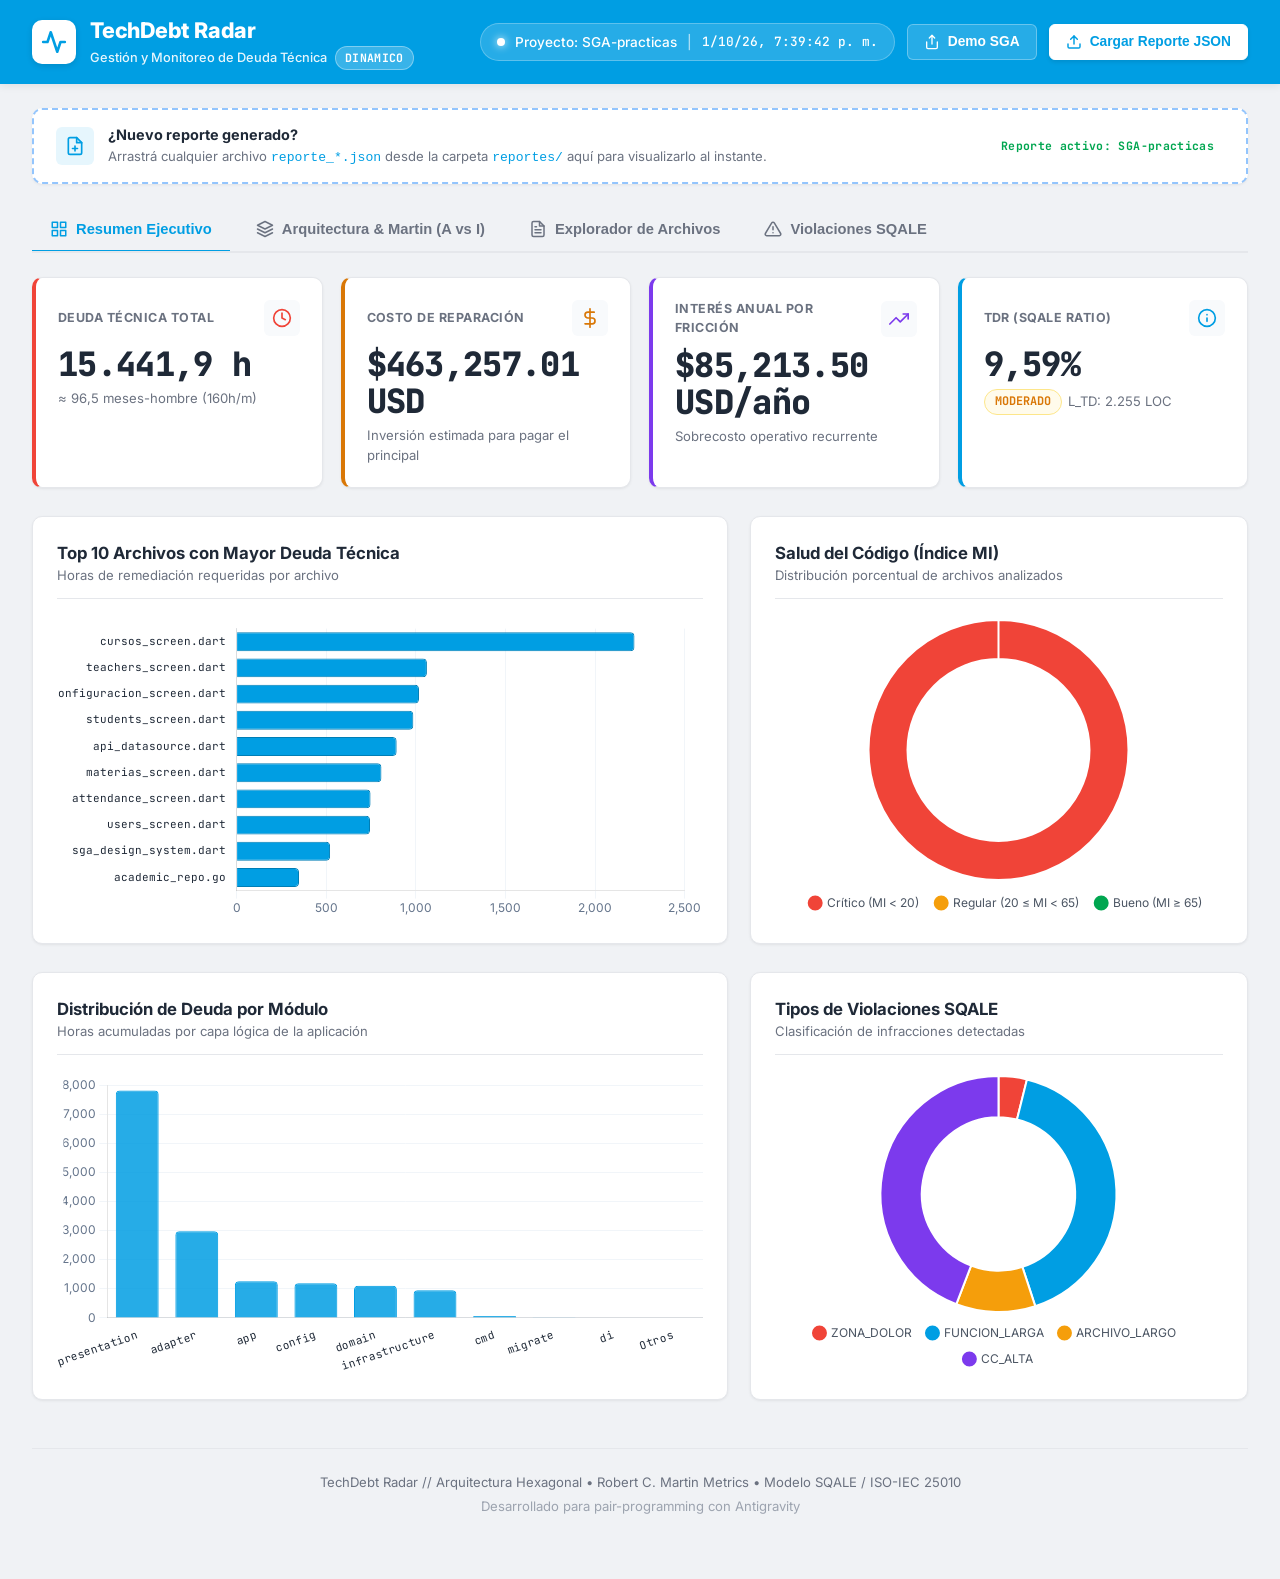
==== dashboard/index.html @ 0fdc1b86 "dashboard python src/main.py --dashboard" ====
<!DOCTYPE html>
<html lang="es">
<head>
  <meta charset="UTF-8">
  <meta name="viewport" content="width=device-width, initial-scale=1.0">
  <title>TechDebt Radar // SQALE & Architecture Visualizer</title>
  <meta name="description" content="Dashboard profesional de monitoreo de deuda técnica, valoración financiera y arquitectura SQALE según normas ISO/IEC 25010 y métricas de Robert C. Martin.">

  <!-- Google Fonts: Inter & JetBrains Mono -->
  <link rel="preconnect" href="https://fonts.googleapis.com">
  <link rel="preconnect" href="https://fonts.gstatic.com" crossorigin>
  <link href="https://fonts.googleapis.com/css2?family=Inter:wght@400;500;600;700;800&family=JetBrains+Mono:wght@400;500;600;700&display=swap" rel="stylesheet">

  <link rel="stylesheet" href="style.css">
</head>
<body>
  <!-- Mercado Pago Top Brand Header -->
  <header class="mp-top-bar">
    <div class="mp-top-bar-inner">
      <div class="brand-section">
        <div class="brand-logo-icon">
          <svg viewBox="0 0 24 24" fill="none" stroke="currentColor" stroke-width="2.4" stroke-linecap="round" stroke-linejoin="round">
            <polyline points="22 12 18 12 15 21 9 3 6 12 2 12"></polyline>
          </svg>
        </div>
        <div class="brand-titles">
          <h1>TechDebt Radar</h1>
          <div class="brand-subtitle">
            <span>Gestión y Monitoreo de Deuda Técnica</span>
            <span class="brand-badge" id="badge-model">MODELO DINÁMICO</span>
          </div>
        </div>
      </div>

      <div class="header-actions">
        <div class="project-meta-pill" id="project-meta-pill">
          <span class="dot"></span>
          <span id="repo-name-display">Proyecto: Cargando...</span>
          <span style="opacity: 0.6;">|</span>
          <span id="report-date-display" style="font-family: var(--font-mono); font-size: 0.8rem;">--</span>
        </div>

        <button class="btn btn-secondary" id="btn-load-demo" title="Cargar reporte de demostración integrado">
          <svg viewBox="0 0 24 24" fill="none" stroke="currentColor" stroke-width="2" stroke-linecap="round" stroke-linejoin="round">
            <path d="M4 12v8a2 2 0 0 0 2 2h12a2 2 0 0 0 2-2v-8"></path>
            <polyline points="16 6 12 2 8 6"></polyline>
            <line x1="12" y1="2" x2="12" y2="15"></line>
          </svg>
          Demo SGA
        </button>

        <button class="btn btn-primary" id="btn-upload-file">
          <svg viewBox="0 0 24 24" fill="none" stroke="currentColor" stroke-width="2.2" stroke-linecap="round" stroke-linejoin="round">
            <path d="M21 15v4a2 2 0 0 1-2 2H5a2 2 0 0 1-2-2v-4"></path>
            <polyline points="17 8 12 3 7 8"></polyline>
            <line x1="12" y1="3" x2="12" y2="15"></line>
          </svg>
          Cargar Reporte JSON
        </button>
        <input type="file" id="file-input" accept=".json" style="display: none;">
      </div>
    </div>
  </header>

  <div class="app-container">

    <!-- Drag & Drop Zone Banner -->
    <section class="dropzone-bar" id="dropzone-banner">
      <div class="dropzone-content">
        <div class="dropzone-icon">
          <svg width="20" height="20" viewBox="0 0 24 24" fill="none" stroke="currentColor" stroke-width="2" stroke-linecap="round" stroke-linejoin="round">
            <path d="M14 2H6a2 2 0 0 0-2 2v16a2 2 0 0 0 2 2h12a2 2 0 0 0 2-2V8z"></path>
            <polyline points="14 2 14 8 20 8"></polyline>
            <line x1="12" y1="18" x2="12" y2="12"></line>
            <line x1="9" y1="15" x2="15" y2="15"></line>
          </svg>
        </div>
        <div>
          <strong>¿Nuevo reporte generado?</strong>
          <span>Arrastrá cualquier archivo <code style="color: var(--primary);">reporte_*.json</code> desde la carpeta <code style="color: var(--primary);">reportes/</code> aquí para visualizarlo al instante.</span>
        </div>
      </div>
      <span class="brand-badge" id="drop-status-badge">Listo para analizar</span>
    </section>

    <!-- Navigation Tabs -->
    <nav class="tabs-nav" aria-label="Navegación del Dashboard">
      <button class="tab-btn active" data-tab="tab-overview" id="nav-overview">
        <svg viewBox="0 0 24 24" fill="none" stroke="currentColor" stroke-width="2" stroke-linecap="round" stroke-linejoin="round">
          <rect x="3" y="3" width="7" height="7"></rect>
          <rect x="14" y="3" width="7" height="7"></rect>
          <rect x="14" y="14" width="7" height="7"></rect>
          <rect x="3" y="14" width="7" height="7"></rect>
        </svg>
        Resumen Ejecutivo
      </button>

      <button class="tab-btn" data-tab="tab-architecture" id="nav-architecture">
        <svg viewBox="0 0 24 24" fill="none" stroke="currentColor" stroke-width="2" stroke-linecap="round" stroke-linejoin="round">
          <polygon points="12 2 2 7 12 12 22 7 12 2"></polygon>
          <polyline points="2 17 12 22 22 17"></polyline>
          <polyline points="2 12 12 17 22 12"></polyline>
        </svg>
        Arquitectura & Martin (A vs I)
      </button>

      <button class="tab-btn" data-tab="tab-files" id="nav-files">
        <svg viewBox="0 0 24 24" fill="none" stroke="currentColor" stroke-width="2" stroke-linecap="round" stroke-linejoin="round">
          <path d="M14 2H6a2 2 0 0 0-2 2v16a2 2 0 0 0 2 2h12a2 2 0 0 0 2-2V8z"></path>
          <polyline points="14 2 14 8 20 8"></polyline>
          <line x1="16" y1="13" x2="8" y2="13"></line>
          <line x1="16" y1="17" x2="8" y2="17"></line>
          <polyline points="10 9 9 9 8 9"></polyline>
        </svg>
        Explorador de Archivos
      </button>

      <button class="tab-btn" data-tab="tab-sqale" id="nav-sqale">
        <svg viewBox="0 0 24 24" fill="none" stroke="currentColor" stroke-width="2" stroke-linecap="round" stroke-linejoin="round">
          <path d="M10.29 3.86L1.82 18a2 2 0 0 0 1.71 3h16.94a2 2 0 0 0 1.71-3L13.71 3.86a2 2 0 0 0-3.42 0z"></path>
          <line x1="12" y1="9" x2="12" y2="13"></line>
          <line x1="12" y1="17" x2="12.01" y2="17"></line>
        </svg>
        Violaciones SQALE
      </button>
    </nav>

    <!-- TAB 1: RESUMEN EJECUTIVO -->
    <main id="tab-overview" class="tab-content active">
      <!-- KPI Top Row -->
      <section class="kpi-grid">
        <article class="kpi-card" id="kpi-card-deuda">
          <div class="kpi-header">
            <span class="kpi-title">Deuda Técnica Total</span>
            <div class="kpi-icon-wrapper" style="color: var(--color-critical);">
              <svg width="20" height="20" viewBox="0 0 24 24" fill="none" stroke="currentColor" stroke-width="2" stroke-linecap="round" stroke-linejoin="round"><circle cx="12" cy="12" r="10"></circle><polyline points="12 6 12 12 16 14"></polyline></svg>
            </div>
          </div>
          <div class="kpi-value" id="kpi-deuda-horas">0.0 h</div>
          <div class="kpi-subtext">
            <span>≈ <span id="kpi-deuda-meses">0</span> meses-hombre (160h/m)</span>
          </div>
        </article>

        <article class="kpi-card" id="kpi-card-costo">
          <div class="kpi-header">
            <span class="kpi-title">Costo de Reparación</span>
            <div class="kpi-icon-wrapper" style="color: var(--color-warning);">
              <svg width="20" height="20" viewBox="0 0 24 24" fill="none" stroke="currentColor" stroke-width="2" stroke-linecap="round" stroke-linejoin="round"><line x1="12" y1="1" x2="12" y2="23"></line><path d="M17 5H9.5a3.5 3.5 0 0 0 0 7h5a3.5 3.5 0 0 1 0 7H6"></path></svg>
            </div>
          </div>
          <div class="kpi-value" id="kpi-costo-usd">$0 USD</div>
          <div class="kpi-subtext">
            <span>Inversión estimada para pagar el principal</span>
          </div>
        </article>

        <article class="kpi-card" id="kpi-card-interes">
          <div class="kpi-header">
            <span class="kpi-title">Interés Anual por Fricción</span>
            <div class="kpi-icon-wrapper" style="color: var(--accent-purple);">
              <svg width="20" height="20" viewBox="0 0 24 24" fill="none" stroke="currentColor" stroke-width="2" stroke-linecap="round" stroke-linejoin="round"><polyline points="23 6 13.5 15.5 8.5 10.5 1 18"></polyline><polyline points="17 6 23 6 23 12"></polyline></svg>
            </div>
          </div>
          <div class="kpi-value" id="kpi-interes-usd">$0 USD/año</div>
          <div class="kpi-subtext">
            <span>Sobrecosto operativo recurrente</span>
          </div>
        </article>

        <article class="kpi-card" id="kpi-card-tdr">
          <div class="kpi-header">
            <span class="kpi-title">TDR (SQALE Ratio)</span>
            <div class="kpi-icon-wrapper" style="color: var(--primary);">
              <svg width="20" height="20" viewBox="0 0 24 24" fill="none" stroke="currentColor" stroke-width="2" stroke-linecap="round" stroke-linejoin="round"><circle cx="12" cy="12" r="10"></circle><path d="M12 16v-4"></path><path d="M12 8h.01"></path></svg>
            </div>
          </div>
          <div class="kpi-value" id="kpi-tdr-val">0.0%</div>
          <div class="kpi-subtext">
            <span class="kpi-badge badge-warning" id="kpi-tdr-badge">MODERADO</span>
            <span id="kpi-tdr-sub">L_TD: 0 LOC</span>
          </div>
        </article>
      </section>

      <!-- Charts Row 1: Top 10 Horas Deuda & Code Health Distribution -->
      <section class="charts-grid-2">
        <article class="chart-card">
          <div class="chart-card-header">
            <div>
              <h2 class="chart-card-title">Top 10 Archivos con Mayor Deuda Técnica</h2>
              <p class="chart-card-subtitle">Horas de remediación requeridas por archivo</p>
            </div>
          </div>
          <div class="chart-wrapper">
            <canvas id="chart-top-deuda"></canvas>
          </div>
        </article>

        <article class="chart-card">
          <div class="chart-card-header">
            <div>
              <h2 class="chart-card-title">Salud del Código (Índice MI)</h2>
              <p class="chart-card-subtitle">Distribución porcentual de archivos analizados</p>
            </div>
          </div>
          <div class="chart-wrapper">
            <canvas id="chart-health-doughnut"></canvas>
          </div>
        </article>
      </section>

      <!-- Charts Row 2: Deuda por Módulo Arquitectónico & Violaciones -->
      <section class="charts-grid-2">
        <article class="chart-card">
          <div class="chart-card-header">
            <div>
              <h2 class="chart-card-title">Distribución de Deuda por Módulo</h2>
              <p class="chart-card-subtitle">Horas acumuladas por capa lógica de la aplicación</p>
            </div>
          </div>
          <div class="chart-wrapper">
            <canvas id="chart-module-debt"></canvas>
          </div>
        </article>

        <article class="chart-card">
          <div class="chart-card-header">
            <div>
              <h2 class="chart-card-title">Tipos de Violaciones SQALE</h2>
              <p class="chart-card-subtitle">Clasificación de infracciones detectadas</p>
            </div>
          </div>
          <div class="chart-wrapper">
            <canvas id="chart-violations-doughnut"></canvas>
          </div>
        </article>
      </section>
    </main>

    <!-- TAB 2: ARQUITECTURA & ROBERT C. MARTIN -->
    <section id="tab-architecture" class="tab-content">
      <div class="arch-grid-layout">
        <!-- Martin A vs I Diagram -->
        <article class="martin-diagram-card">
          <div class="chart-card-header">
            <div>
              <h2 class="chart-card-title">Diagrama de Métricas de Martin (A vs I)</h2>
              <p class="chart-card-subtitle">Relación de Abstracción (A) vs Inestabilidad (I) y Secuencia Principal</p>
            </div>
            <span class="brand-badge" id="badge-martin-formula">D = |A + I - 1|</span>
          </div>
          <div class="chart-wrapper" style="min-height: 380px;">
            <canvas id="chart-martin-scatter"></canvas>
          </div>
          <div class="martin-legend">
            <div class="legend-item">
              <span class="legend-dot" style="background: var(--color-success);"></span>
              <span>Secuencia Principal (Equilibrio)</span>
            </div>
            <div class="legend-item">
              <span class="legend-dot" style="background: var(--color-critical);"></span>
              <span>Zona de Dolor (Rígido, Concreto, Dependido)</span>
            </div>
            <div class="legend-item">
              <span class="legend-dot" style="background: var(--color-warning);"></span>
              <span>Zona de Inutilidad (Inestable, Abstracto)</span>
            </div>
          </div>
        </article>

        <!-- Formulas & Architectural Explanation -->
        <article class="martin-diagram-card">
          <div class="chart-card-header">
            <div>
              <h2 class="chart-card-title">Marco Formal de Robert C. Martin</h2>
              <p class="chart-card-subtitle">Principios de Arquitectura Limpia y Estabilidad</p>
            </div>
          </div>
          <div class="formula-grid" style="margin-top: 0;">
            <div class="formula-box">
              <div class="formula-box-title">Inestabilidad (I)</div>
              <div class="formula-code">I = Ce / (Ca + Ce)</div>
              <p style="font-size: 0.8rem; color: var(--text-dim);">
                Mide la resiliencia al cambio. <code>I = 0</code> es maximalmente estable (nadie de quien dependa). <code>I = 1</code> es inestable.
              </p>
            </div>
            <div class="formula-box">
              <div class="formula-box-title">Abstracción (A)</div>
              <div class="formula-code">A = Na / (Na + Nc)</div>
              <p style="font-size: 0.8rem; color: var(--text-dim);">
                Proporción de interfaces o tipos abstractos (<code>Na</code>) sobre el total de componentes concretos (<code>Nc</code>).
              </p>
            </div>
            <div class="formula-box">
              <div class="formula-box-title">Distancia Normalizada (D)</div>
              <div class="formula-code">D = |A + I - 1|</div>
              <p style="font-size: 0.8rem; color: var(--text-dim);">
                Distancia a la Secuencia Principal ideal. Si <code>D > 0.5</code>, el módulo cae en zona de dolor o inutilidad.
              </p>
            </div>
            <div class="formula-box">
              <div class="formula-box-title">Límites Lógicos Únicos</div>
              <div class="formula-code">Grafo de Módulos (Carpetas)</div>
              <p style="font-size: 0.8rem; color: var(--text-dim);">
                Invariante por volumen: se analizan dependencias entre carpetas lógicas para evitar sesgos por duplicación.
              </p>
            </div>
          </div>
        </article>
      </div>

      <!-- Modules Cards Grid -->
      <h3 style="font-size: 1.15rem; font-weight: 700; margin: 32px 0 16px 0; color: var(--text-main);">
        Módulos Analizados y Acoplamiento
      </h3>
      <div class="modules-list-grid" id="modules-container">
        <!-- Rendered dynamically by app.js -->
      </div>
    </section>

    <!-- TAB 3: EXPLORADOR DE ARCHIVOS -->
    <section id="tab-files" class="tab-content">
      <div class="table-panel">
        <div class="table-toolbar">
          <div class="search-box">
            <svg class="search-icon" viewBox="0 0 24 24" fill="none" stroke="currentColor" stroke-width="2" stroke-linecap="round" stroke-linejoin="round">
              <circle cx="11" cy="11" r="8"></circle>
              <line x1="21" y1="21" x2="16.65" y2="16.65"></line>
            </svg>
            <input type="text" id="files-search" class="search-input" placeholder="Buscar por nombre de archivo o ruta...">
          </div>

          <div class="filter-btn-group">
            <button class="filter-btn active" data-filter="all">Todos (<span id="count-all">0</span>)</button>
            <button class="filter-btn" data-filter="CRITICO" style="color: var(--color-critical);">Crítico (<span id="count-critico">0</span>)</button>
            <button class="filter-btn" data-filter="REGULAR" style="color: var(--color-warning);">Regular (<span id="count-regular">0</span>)</button>
            <button class="filter-btn" data-filter="BUENO" style="color: var(--color-success);">Bueno (<span id="count-bueno">0</span>)</button>
            <button class="btn btn-secondary" id="btn-export-csv" style="padding: 8px 14px; font-size: 0.8rem;">
              <svg width="14" height="14" viewBox="0 0 24 24" fill="none" stroke="currentColor" stroke-width="2" stroke-linecap="round" stroke-linejoin="round"><path d="M21 15v4a2 2 0 0 1-2 2H5a2 2 0 0 1-2-2v-4"></path><polyline points="7 10 12 15 17 10"></polyline><line x1="12" y1="15" x2="12" y2="3"></line></svg>
              Descargar CSV
            </button>
          </div>
        </div>

        <div class="table-responsive">
          <table class="data-table" id="files-table">
            <thead>
              <tr>
                <th data-sort="ruta">Archivo</th>
                <th data-sort="lenguaje">Leng.</th>
                <th data-sort="loc" class="numeric-cell">LOC</th>
                <th data-sort="complejidad_ciclomatica" class="numeric-cell">CC</th>
                <th data-sort="mi">MI</th>
                <th data-sort="estado_mi">Estado</th>
                <th data-sort="deuda_horas" class="numeric-cell">Deuda (h)</th>
                <th data-sort="costo_reparacion_usd" class="numeric-cell">Costo ($)</th>
                <th data-sort="interes_anual_usd" class="numeric-cell">Interés ($/a)</th>
                <th data-sort="payback_anios" class="numeric-cell">Payback</th>
                <th data-sort="roi_4_anios_porc" class="numeric-cell">ROI 4A</th>
                <th data-sort="factor_friccion" class="numeric-cell">F(MI)</th>
              </tr>
            </thead>
            <tbody id="files-tbody">
              <!-- Rendered dynamically by app.js -->
            </tbody>
          </table>
        </div>
      </div>
    </section>

    <!-- TAB 4: VIOLACIONES SQALE -->
    <section id="tab-sqale" class="tab-content">
      <div class="violations-summary-cards">
        <div class="violation-mini-card">
          <span class="kpi-title">Total Infracciones</span>
          <span class="kpi-value" id="sqale-count-violations" style="font-size: 1.6rem;">0</span>
          <span class="kpi-subtext">Reglas arquitectónicas e ISO/IEC 25010</span>
        </div>
        <div class="violation-mini-card">
          <span class="kpi-title">Remediación Total</span>
          <span class="kpi-value" id="sqale-total-remediation" style="font-size: 1.6rem;">0 h</span>
          <span class="kpi-subtext">Suma de tiempos de corrección</span>
        </div>
        <div class="violation-mini-card">
          <span class="kpi-title">Líneas de Deuda (L_TD)</span>
          <span class="kpi-value" id="sqale-l-td" style="font-size: 1.6rem;">0</span>
          <span class="kpi-subtext">LOC en archivos con estado Crítico/Regular</span>
        </div>
        <div class="violation-mini-card">
          <span class="kpi-title">Volumen Activo (V_A)</span>
          <span class="kpi-value" id="sqale-v-a" style="font-size: 1.6rem;">0</span>
          <span class="kpi-subtext">LOC limpias y funcionales</span>
        </div>
      </div>

      <div class="table-panel">
        <div class="table-toolbar">
          <h2 style="font-size: 1.05rem; font-weight: 700;">Catálogo de Violaciones Detectadas</h2>
          <div class="filter-btn-group" id="violations-filter-group">
            <button class="filter-btn active" data-vfilter="all">Todas</button>
            <button class="filter-btn" data-vfilter="ZONA_DOLOR">Zona de Dolor</button>
            <button class="filter-btn" data-vfilter="FUNCION_LARGA">Función Larga</button>
          </div>
        </div>

        <div class="table-responsive">
          <table class="data-table" id="violations-table">
            <thead>
              <tr>
                <th>Regla</th>
                <th>Categoría SQALE</th>
                <th>Archivo / Módulo</th>
                <th>Detalle del Hallazgo</th>
                <th class="numeric-cell">Remediación</th>
              </tr>
            </thead>
            <tbody id="violations-tbody">
              <!-- Rendered dynamically -->
            </tbody>
          </table>
        </div>
      </div>
    </section>

    <!-- Footer -->
    <footer class="app-footer">
      <p>TechDebt Radar // Arquitectura Hexagonal • Robert C. Martin Metrics • Modelo SQALE / ISO-IEC 25010</p>
      <p style="margin-top: 4px; color: var(--text-dim);">Desarrollado para pair-programming con Antigravity</p>
    </footer>
  </div>

  <!-- Detail Modal for File Drill-down -->
  <div class="modal-backdrop" id="file-modal">
    <div class="modal-dialog">
      <div class="modal-header">
        <div>
          <h2 id="modal-file-title" style="font-size: 1.15rem; font-weight: 700; color: var(--text-main); font-family: var(--font-mono); word-break: break-all;">archivo.ext</h2>
          <span id="modal-file-badge" class="kpi-badge badge-critical" style="margin-top: 6px;">CRITICO</span>
        </div>
        <button class="modal-close-btn" id="modal-close-btn" aria-label="Cerrar modal">&times;</button>
      </div>

      <div id="modal-body-content">
        <!-- Rendered dynamically -->
      </div>
    </div>
  </div>

  <!-- Local Offline Scripts -->
  <script src="assets/chart.min.js"></script>
  <script src="assets/demo_data.js"></script>
  <script src="app.js"></script>
</body>
</html>
---- dashboard/style.css ----
/* ==========================================================================
   TechDebt Radar // SQALE & Architecture Visualizer
   Design System: Mercado Pago Professional Light Theme
   ========================================================================== */

:root {
  /* Mercado Pago Core Palette */
  --mp-blue: #009ee3;
  --mp-blue-hover: #007eb5;
  --mp-blue-dark: #005a87;
  --mp-blue-light: #e6f6fd;
  --mp-blue-subtle: #f0f9ff;
  
  --mp-yellow: #fff159;
  --mp-yellow-dark: #e6c800;

  --bg-primary: #f0f2f5;
  --bg-secondary: #ffffff;
  --bg-card: #ffffff;
  --bg-card-hover: #f9fafb;
  --bg-card-subtle: #f8fafc;
  --bg-input: #ffffff;

  --border-subtle: #e5e7eb;
  --border-strong: #d1d5db;
  --border-focus: #009ee3;
  --border-glow: rgba(0, 158, 227, 0.25);

  /* Primary Accent */
  --primary: #009ee3;
  --primary-hover: #007eb5;
  --primary-glow: rgba(0, 158, 227, 0.2);
  --accent-purple: #7c3aed;
  --accent-purple-glow: rgba(124, 58, 237, 0.15);
  --accent-indigo: #4f46e5;

  /* Status Colors (Mercado Pago Standards) */
  --color-critical: #f04438;
  --color-critical-bg: #fef2f2;
  --color-critical-border: #fecaca;
  --color-critical-glow: rgba(240, 68, 56, 0.2);

  --color-warning: #d97706;
  --color-warning-bg: #fffbeb;
  --color-warning-border: #fde68a;
  --color-warning-glow: rgba(217, 119, 6, 0.2);

  --color-success: #00a650;
  --color-success-bg: #edfbf3;
  --color-success-border: #a7f3d0;
  --color-success-glow: rgba(0, 166, 80, 0.2);

  --color-info: #009ee3;
  --color-info-bg: #e6f6fd;
  --color-info-border: #bae6fd;

  /* Typography */
  --text-main: #1f2937;
  --text-secondary: #4b5563;
  --text-muted: #6b7280;
  --text-dim: #9ca3af;
  --font-sans: 'Inter', -apple-system, BlinkMacSystemFont, 'Segoe UI', Roboto, Helvetica, Arial, sans-serif;
  --font-mono: 'JetBrains Mono', 'SFMono-Regular', Consolas, 'Liberation Mono', Menlo, monospace;

  /* Radii & Shadows */
  --radius-sm: 6px;
  --radius-md: 10px;
  --radius-lg: 14px;
  --radius-pill: 9999px;
  
  --shadow-card: 0 1px 3px 0 rgba(0, 0, 0, 0.06), 0 1px 2px -1px rgba(0, 0, 0, 0.04);
  --shadow-hover: 0 10px 15px -3px rgba(0, 0, 0, 0.08), 0 4px 6px -4px rgba(0, 0, 0, 0.03);
  --shadow-header: 0 2px 8px rgba(0, 0, 0, 0.08);
  --transition-fast: 0.15s ease-in-out;
  --transition-smooth: 0.25s cubic-bezier(0.16, 1, 0.3, 1);
}

/* Reset & Base Setup */
*, *::before, *::after {
  box-sizing: border-box;
  margin: 0;
  padding: 0;
}

body {
  background-color: var(--bg-primary);
  color: var(--text-main);
  font-family: var(--font-sans);
  line-height: 1.5;
  min-height: 100vh;
  position: relative;
  overflow-x: hidden;
  -webkit-font-smoothing: antialiased;
}

/* Mercado Pago Brand Bar (Top Blue Header) */
.mp-top-bar {
  background: var(--mp-blue);
  color: #ffffff;
  padding: 14px 32px;
  box-shadow: var(--shadow-header);
  position: sticky;
  top: 0;
  z-index: 50;
}

.mp-top-bar-inner {
  max-width: 1680px;
  margin: 0 auto;
  display: flex;
  justify-content: space-between;
  align-items: center;
  gap: 20px;
  flex-wrap: wrap;
}

.brand-section {
  display: flex;
  align-items: center;
  gap: 14px;
}

.brand-logo-icon {
  width: 44px;
  height: 44px;
  border-radius: var(--radius-md);
  background: #ffffff;
  color: var(--mp-blue);
  display: flex;
  align-items: center;
  justify-content: center;
  box-shadow: 0 2px 6px rgba(0, 0, 0, 0.12);
}

.brand-logo-icon svg {
  width: 26px;
  height: 26px;
  color: var(--mp-blue);
}

.brand-titles h1 {
  font-size: 1.35rem;
  font-weight: 800;
  letter-spacing: -0.01em;
  color: #ffffff;
}

.brand-subtitle {
  font-size: 0.8rem;
  color: rgba(255, 255, 255, 0.9);
  font-weight: 500;
  display: flex;
  align-items: center;
  gap: 8px;
}

.brand-badge {
  background: rgba(255, 255, 255, 0.22);
  color: #ffffff;
  border: 1px solid rgba(255, 255, 255, 0.35);
  font-size: 0.72rem;
  font-weight: 700;
  padding: 2px 9px;
  border-radius: var(--radius-pill);
  font-family: var(--font-mono);
  letter-spacing: 0.03em;
}

/* Header Action Controls */
.header-actions {
  display: flex;
  align-items: center;
  gap: 12px;
  flex-wrap: wrap;
}

.project-meta-pill {
  display: flex;
  align-items: center;
  gap: 10px;
  background: rgba(255, 255, 255, 0.15);
  color: #ffffff;
  padding: 8px 16px;
  border-radius: var(--radius-pill);
  border: 1px solid rgba(255, 255, 255, 0.25);
  font-size: 0.85rem;
  font-weight: 500;
}

.project-meta-pill .dot {
  width: 8px;
  height: 8px;
  border-radius: 50%;
  background: #ffffff;
  box-shadow: 0 0 8px #ffffff;
}

.btn {
  display: inline-flex;
  align-items: center;
  gap: 8px;
  font-size: 0.86rem;
  font-weight: 600;
  padding: 9px 16px;
  border-radius: var(--radius-sm);
  border: 1px solid transparent;
  cursor: pointer;
  transition: all var(--transition-fast);
  text-decoration: none;
}

.btn svg {
  width: 16px;
  height: 16px;
}

.btn-primary {
  background: #ffffff;
  color: var(--mp-blue);
  border-color: #ffffff;
  box-shadow: 0 2px 4px rgba(0, 0, 0, 0.1);
}

.btn-primary:hover {
  background: #f0f9ff;
  transform: translateY(-1px);
  box-shadow: 0 4px 8px rgba(0, 0, 0, 0.15);
}

.btn-secondary {
  background: rgba(255, 255, 255, 0.15);
  color: #ffffff;
  border-color: rgba(255, 255, 255, 0.3);
}

.btn-secondary:hover {
  background: rgba(255, 255, 255, 0.25);
  transform: translateY(-1px);
}

.btn-outline-blue {
  background: #ffffff;
  color: var(--mp-blue);
  border: 1px solid var(--mp-blue);
}

.btn-outline-blue:hover {
  background: var(--mp-blue-light);
}

/* Layout Container */
.app-container {
  max-width: 1680px;
  margin: 0 auto;
  padding: 24px 32px 64px 32px;
}

/* Drag & Drop Hero Banner */
.dropzone-bar {
  background: #ffffff;
  border: 2px dashed #93c5fd;
  border-radius: var(--radius-md);
  padding: 14px 22px;
  display: flex;
  align-items: center;
  justify-content: space-between;
  margin-bottom: 24px;
  gap: 16px;
  box-shadow: var(--shadow-card);
  transition: all var(--transition-fast);
}

.dropzone-bar.drag-over {
  border-color: var(--mp-blue);
  background: var(--mp-blue-light);
  box-shadow: 0 0 0 4px rgba(0, 158, 227, 0.15);
}

.dropzone-content {
  display: flex;
  align-items: center;
  gap: 14px;
  font-size: 0.9rem;
  color: var(--text-secondary);
}

.dropzone-icon {
  width: 38px;
  height: 38px;
  border-radius: var(--radius-sm);
  background: var(--mp-blue-light);
  display: flex;
  align-items: center;
  justify-content: center;
  color: var(--mp-blue);
  flex-shrink: 0;
}

.dropzone-content strong {
  color: var(--text-main);
  display: block;
}

.dropzone-content span {
  font-size: 0.82rem;
  color: var(--text-muted);
}

/* Tabs Navigation */
.tabs-nav {
  display: flex;
  align-items: center;
  gap: 8px;
  margin-bottom: 24px;
  border-bottom: 2px solid var(--border-subtle);
  padding-bottom: 0;
  overflow-x: auto;
}

.tab-btn {
  display: flex;
  align-items: center;
  gap: 8px;
  background: transparent;
  color: var(--text-muted);
  border: none;
  border-bottom: 3px solid transparent;
  font-size: 0.92rem;
  font-weight: 600;
  padding: 12px 18px;
  cursor: pointer;
  transition: all var(--transition-fast);
  white-space: nowrap;
  margin-bottom: -2px;
}

.tab-btn svg {
  width: 18px;
  height: 18px;
}

.tab-btn:hover {
  color: var(--mp-blue);
  background: rgba(0, 158, 227, 0.04);
}

.tab-btn.active {
  color: var(--mp-blue);
  border-bottom-color: var(--mp-blue);
  background: transparent;
}

/* KPI Summary Cards Grid */
.kpi-grid {
  display: grid;
  grid-template-columns: repeat(auto-fit, minmax(250px, 1fr));
  gap: 18px;
  margin-bottom: 28px;
}

.kpi-card {
  background: var(--bg-card);
  border: 1px solid var(--border-subtle);
  border-radius: var(--radius-md);
  padding: 22px;
  box-shadow: var(--shadow-card);
  position: relative;
  overflow: hidden;
  transition: transform var(--transition-fast), box-shadow var(--transition-fast);
  border-left: 4px solid var(--mp-blue);
}

.kpi-card:hover {
  transform: translateY(-2px);
  box-shadow: var(--shadow-hover);
}

.kpi-card#kpi-card-deuda {
  border-left-color: var(--color-critical);
}

.kpi-card#kpi-card-costo {
  border-left-color: var(--color-warning);
}

.kpi-card#kpi-card-interes {
  border-left-color: var(--accent-purple);
}

.kpi-card#kpi-card-tdr {
  border-left-color: var(--mp-blue);
}

.kpi-header {
  display: flex;
  justify-content: space-between;
  align-items: center;
  margin-bottom: 10px;
}

.kpi-title {
  font-size: 0.78rem;
  font-weight: 700;
  text-transform: uppercase;
  letter-spacing: 0.04em;
  color: var(--text-muted);
}

.kpi-icon-wrapper {
  width: 36px;
  height: 36px;
  border-radius: var(--radius-sm);
  display: flex;
  align-items: center;
  justify-content: center;
  background: var(--bg-card-subtle);
}

.kpi-value {
  font-size: 2.1rem;
  font-weight: 800;
  letter-spacing: -0.02em;
  color: var(--text-main);
  font-family: var(--font-mono);
  margin-bottom: 6px;
  line-height: 1.1;
}

.kpi-subtext {
  font-size: 0.82rem;
  color: var(--text-muted);
  display: flex;
  align-items: center;
  gap: 6px;
}

/* Badges */
.kpi-badge {
  font-size: 0.74rem;
  font-weight: 700;
  padding: 3px 10px;
  border-radius: var(--radius-pill);
  font-family: var(--font-mono);
  display: inline-flex;
  align-items: center;
  gap: 5px;
}

.badge-critical {
  background: var(--color-critical-bg);
  color: var(--color-critical);
  border: 1px solid var(--color-critical-border);
}

.badge-warning {
  background: var(--color-warning-bg);
  color: var(--color-warning);
  border: 1px solid var(--color-warning-border);
}

.badge-success {
  background: var(--color-success-bg);
  color: var(--color-success);
  border: 1px solid var(--color-success-border);
}

.badge-info {
  background: var(--color-info-bg);
  color: var(--color-info);
  border: 1px solid var(--color-info-border);
}

.badge-purple {
  background: #f5f3ff;
  color: var(--accent-purple);
  border: 1px solid #ddd6fe;
}

/* Charts Grid */
.charts-grid-2 {
  display: grid;
  grid-template-columns: 1.4fr 1fr;
  gap: 22px;
  margin-bottom: 28px;
}

.chart-card {
  background: var(--bg-card);
  border: 1px solid var(--border-subtle);
  border-radius: var(--radius-md);
  padding: 24px;
  box-shadow: var(--shadow-card);
  display: flex;
  flex-direction: column;
}

.chart-card-header {
  display: flex;
  justify-content: space-between;
  align-items: center;
  margin-bottom: 20px;
  padding-bottom: 12px;
  border-bottom: 1px solid var(--border-subtle);
}

.chart-card-title {
  font-size: 1.05rem;
  font-weight: 700;
  color: var(--text-main);
  display: flex;
  align-items: center;
  gap: 10px;
}

.chart-card-subtitle {
  font-size: 0.82rem;
  color: var(--text-muted);
}

.chart-wrapper {
  position: relative;
  flex: 1;
  min-height: 280px;
  width: 100%;
}

/* Tabs Display */
.tab-content {
  display: none;
}

.tab-content.active {
  display: block;
  animation: fadeIn 0.2s ease-out;
}

@keyframes fadeIn {
  from { opacity: 0; transform: translateY(4px); }
  to { opacity: 1; transform: translateY(0); }
}

/* Robert C. Martin Architecture View */
.arch-grid-layout {
  display: grid;
  grid-template-columns: 1fr 1fr;
  gap: 22px;
  margin-bottom: 28px;
}

.martin-diagram-card {
  background: var(--bg-card);
  border: 1px solid var(--border-subtle);
  border-radius: var(--radius-md);
  padding: 24px;
  box-shadow: var(--shadow-card);
}

.martin-legend {
  display: flex;
  gap: 16px;
  flex-wrap: wrap;
  margin-top: 14px;
  font-size: 0.82rem;
  color: var(--text-secondary);
}

.legend-item {
  display: flex;
  align-items: center;
  gap: 6px;
}

.legend-dot {
  width: 10px;
  height: 10px;
  border-radius: 50%;
}

.modules-list-grid {
  display: grid;
  grid-template-columns: repeat(auto-fill, minmax(320px, 1fr));
  gap: 20px;
}

.module-card {
  background: var(--bg-card);
  border: 1px solid var(--border-subtle);
  border-radius: var(--radius-md);
  padding: 22px;
  box-shadow: var(--shadow-card);
  display: flex;
  flex-direction: column;
  gap: 14px;
  transition: all var(--transition-fast);
}

.module-card:hover {
  transform: translateY(-2px);
  border-color: var(--mp-blue);
  box-shadow: var(--shadow-hover);
}

.module-header {
  display: flex;
  justify-content: space-between;
  align-items: flex-start;
}

.module-name {
  font-size: 1.1rem;
  font-weight: 700;
  color: var(--text-main);
}

.module-path {
  font-size: 0.78rem;
  color: var(--text-dim);
  font-family: var(--font-mono);
}

.module-metrics-row {
  display: grid;
  grid-template-columns: repeat(4, 1fr);
  gap: 8px;
  background: var(--bg-card-subtle);
  padding: 12px;
  border-radius: var(--radius-sm);
  text-align: center;
  border: 1px solid var(--border-subtle);
}

.metric-mini-box {
  display: flex;
  flex-direction: column;
}

.metric-mini-label {
  font-size: 0.7rem;
  font-weight: 600;
  color: var(--text-muted);
}

.metric-mini-value {
  font-size: 1.05rem;
  font-weight: 700;
  font-family: var(--font-mono);
  color: var(--text-main);
}

.module-deps-section {
  font-size: 0.8rem;
  color: var(--text-secondary);
}

.deps-pills {
  display: flex;
  flex-wrap: wrap;
  gap: 6px;
  margin-top: 6px;
}

.dep-pill {
  font-size: 0.72rem;
  font-family: var(--font-mono);
  padding: 2px 8px;
  border-radius: var(--radius-pill);
  background: var(--bg-card-subtle);
  border: 1px solid var(--border-subtle);
}

.dep-in {
  color: var(--mp-blue);
  background: var(--mp-blue-light);
  border-color: var(--mp-blue-subtle);
}

.dep-out {
  color: var(--accent-purple);
  background: #f5f3ff;
  border-color: #ddd6fe;
}

/* Data Table & Filter Bar */
.table-panel {
  background: var(--bg-card);
  border: 1px solid var(--border-subtle);
  border-radius: var(--radius-md);
  padding: 24px;
  box-shadow: var(--shadow-card);
}

.table-toolbar {
  display: flex;
  justify-content: space-between;
  align-items: center;
  gap: 16px;
  margin-bottom: 18px;
  flex-wrap: wrap;
}

.search-box {
  position: relative;
  min-width: 320px;
}

.search-input {
  width: 100%;
  background: #ffffff;
  border: 1px solid var(--border-strong);
  color: var(--text-main);
  font-family: var(--font-sans);
  font-size: 0.88rem;
  padding: 10px 16px 10px 40px;
  border-radius: var(--radius-sm);
  outline: none;
  transition: all var(--transition-fast);
}

.search-input:focus {
  border-color: var(--mp-blue);
  box-shadow: 0 0 0 3px rgba(0, 158, 227, 0.15);
}

.search-icon {
  position: absolute;
  left: 14px;
  top: 50%;
  transform: translateY(-50%);
  width: 16px;
  height: 16px;
  color: var(--text-muted);
}

.filter-btn-group {
  display: flex;
  gap: 8px;
  flex-wrap: wrap;
  align-items: center;
}

.filter-btn {
  background: #ffffff;
  border: 1px solid var(--border-strong);
  color: var(--text-secondary);
  font-size: 0.82rem;
  font-weight: 600;
  padding: 8px 14px;
  border-radius: var(--radius-sm);
  cursor: pointer;
  transition: all var(--transition-fast);
}

.filter-btn:hover {
  background: #f9fafb;
  color: var(--text-main);
}

.filter-btn.active {
  background: var(--mp-blue-light);
  color: var(--mp-blue);
  border-color: var(--mp-blue);
}

/* Table Style */
.table-responsive {
  width: 100%;
  overflow-x: auto;
  border-radius: var(--radius-sm);
  border: 1px solid var(--border-subtle);
}

.data-table {
  width: 100%;
  border-collapse: collapse;
  text-align: left;
  font-size: 0.86rem;
}

.data-table th {
  background: #f8fafc;
  color: var(--text-secondary);
  font-weight: 700;
  text-transform: uppercase;
  font-size: 0.72rem;
  letter-spacing: 0.04em;
  padding: 13px 16px;
  border-bottom: 2px solid var(--border-subtle);
  cursor: pointer;
  user-select: none;
  white-space: nowrap;
}

.data-table th:hover {
  color: var(--mp-blue);
}

.data-table th.sorted-asc::after {
  content: ' ▲';
  color: var(--mp-blue);
}

.data-table th.sorted-desc::after {
  content: ' ▼';
  color: var(--mp-blue);
}

.data-table td {
  padding: 13px 16px;
  border-bottom: 1px solid var(--border-subtle);
  color: var(--text-main);
  white-space: nowrap;
  background: #ffffff;
}

.data-table tr:hover td {
  background: #f8fafc;
}

.file-cell {
  max-width: 380px;
  overflow: hidden;
  text-overflow: ellipsis;
  white-space: nowrap;
  font-family: var(--font-mono);
  font-size: 0.82rem;
}

.file-cell strong {
  color: var(--text-main);
}

.file-cell span {
  color: var(--text-muted);
}

.numeric-cell {
  text-align: right;
  font-family: var(--font-mono);
}

/* Progress bar for MI */
.mi-bar-wrapper {
  display: flex;
  align-items: center;
  gap: 8px;
}

.mi-bar-track {
  width: 60px;
  height: 6px;
  background: #e5e7eb;
  border-radius: var(--radius-pill);
  overflow: hidden;
}

.mi-bar-fill {
  height: 100%;
  border-radius: var(--radius-pill);
}

/* SQALE Violations Section */
.violations-summary-cards {
  display: grid;
  grid-template-columns: repeat(auto-fit, minmax(200px, 1fr));
  gap: 16px;
  margin-bottom: 24px;
}

.violation-mini-card {
  background: #ffffff;
  border: 1px solid var(--border-subtle);
  border-radius: var(--radius-md);
  padding: 16px;
  display: flex;
  flex-direction: column;
  box-shadow: var(--shadow-card);
}

/* Modal Drawer for File Calculation Details */
.modal-backdrop {
  position: fixed;
  inset: 0;
  background: rgba(17, 24, 39, 0.6);
  backdrop-filter: blur(4px);
  z-index: 100;
  display: none;
  align-items: center;
  justify-content: center;
  padding: 20px;
}

.modal-backdrop.open {
  display: flex;
}

.modal-dialog {
  background: #ffffff;
  border: 1px solid var(--border-subtle);
  border-radius: var(--radius-lg);
  width: 100%;
  max-width: 720px;
  max-height: 90vh;
  overflow-y: auto;
  box-shadow: 0 20px 25px -5px rgba(0, 0, 0, 0.1), 0 8px 10px -6px rgba(0, 0, 0, 0.1);
  padding: 28px;
}

.modal-header {
  display: flex;
  justify-content: space-between;
  align-items: center;
  margin-bottom: 20px;
  border-bottom: 1px solid var(--border-subtle);
  padding-bottom: 16px;
}

.modal-close-btn {
  background: transparent;
  border: none;
  color: var(--text-muted);
  font-size: 1.5rem;
  cursor: pointer;
  line-height: 1;
}

.modal-close-btn:hover {
  color: var(--text-main);
}

.formula-grid {
  display: grid;
  grid-template-columns: 1fr 1fr;
  gap: 16px;
  margin-top: 18px;
}

.formula-box {
  background: #f8fafc;
  border: 1px solid var(--border-subtle);
  border-radius: var(--radius-sm);
  padding: 14px;
}

.formula-box-title {
  font-size: 0.75rem;
  font-weight: 700;
  color: var(--mp-blue);
  text-transform: uppercase;
  margin-bottom: 6px;
}

.formula-code {
  font-family: var(--font-mono);
  font-size: 0.8rem;
  color: var(--text-main);
  background: #ffffff;
  border: 1px solid var(--border-subtle);
  padding: 8px;
  border-radius: var(--radius-sm);
  margin-bottom: 8px;
}

/* Footer */
.app-footer {
  margin-top: 48px;
  text-align: center;
  font-size: 0.82rem;
  color: var(--text-muted);
  border-top: 1px solid var(--border-subtle);
  padding-top: 24px;
}

/* Responsive adjustments */
@media (max-width: 1024px) {
  .charts-grid-2 {
    grid-template-columns: 1fr;
  }
  .arch-grid-layout {
    grid-template-columns: 1fr;
  }
}

@media (max-width: 768px) {
  .app-container {
    padding: 16px;
  }
  .mp-top-bar {
    padding: 12px 16px;
  }
  .mp-top-bar-inner {
    flex-direction: column;
    align-items: flex-start;
  }
  .kpi-grid {
    grid-template-columns: 1fr;
  }
  .search-box {
    min-width: 100%;
  }
}
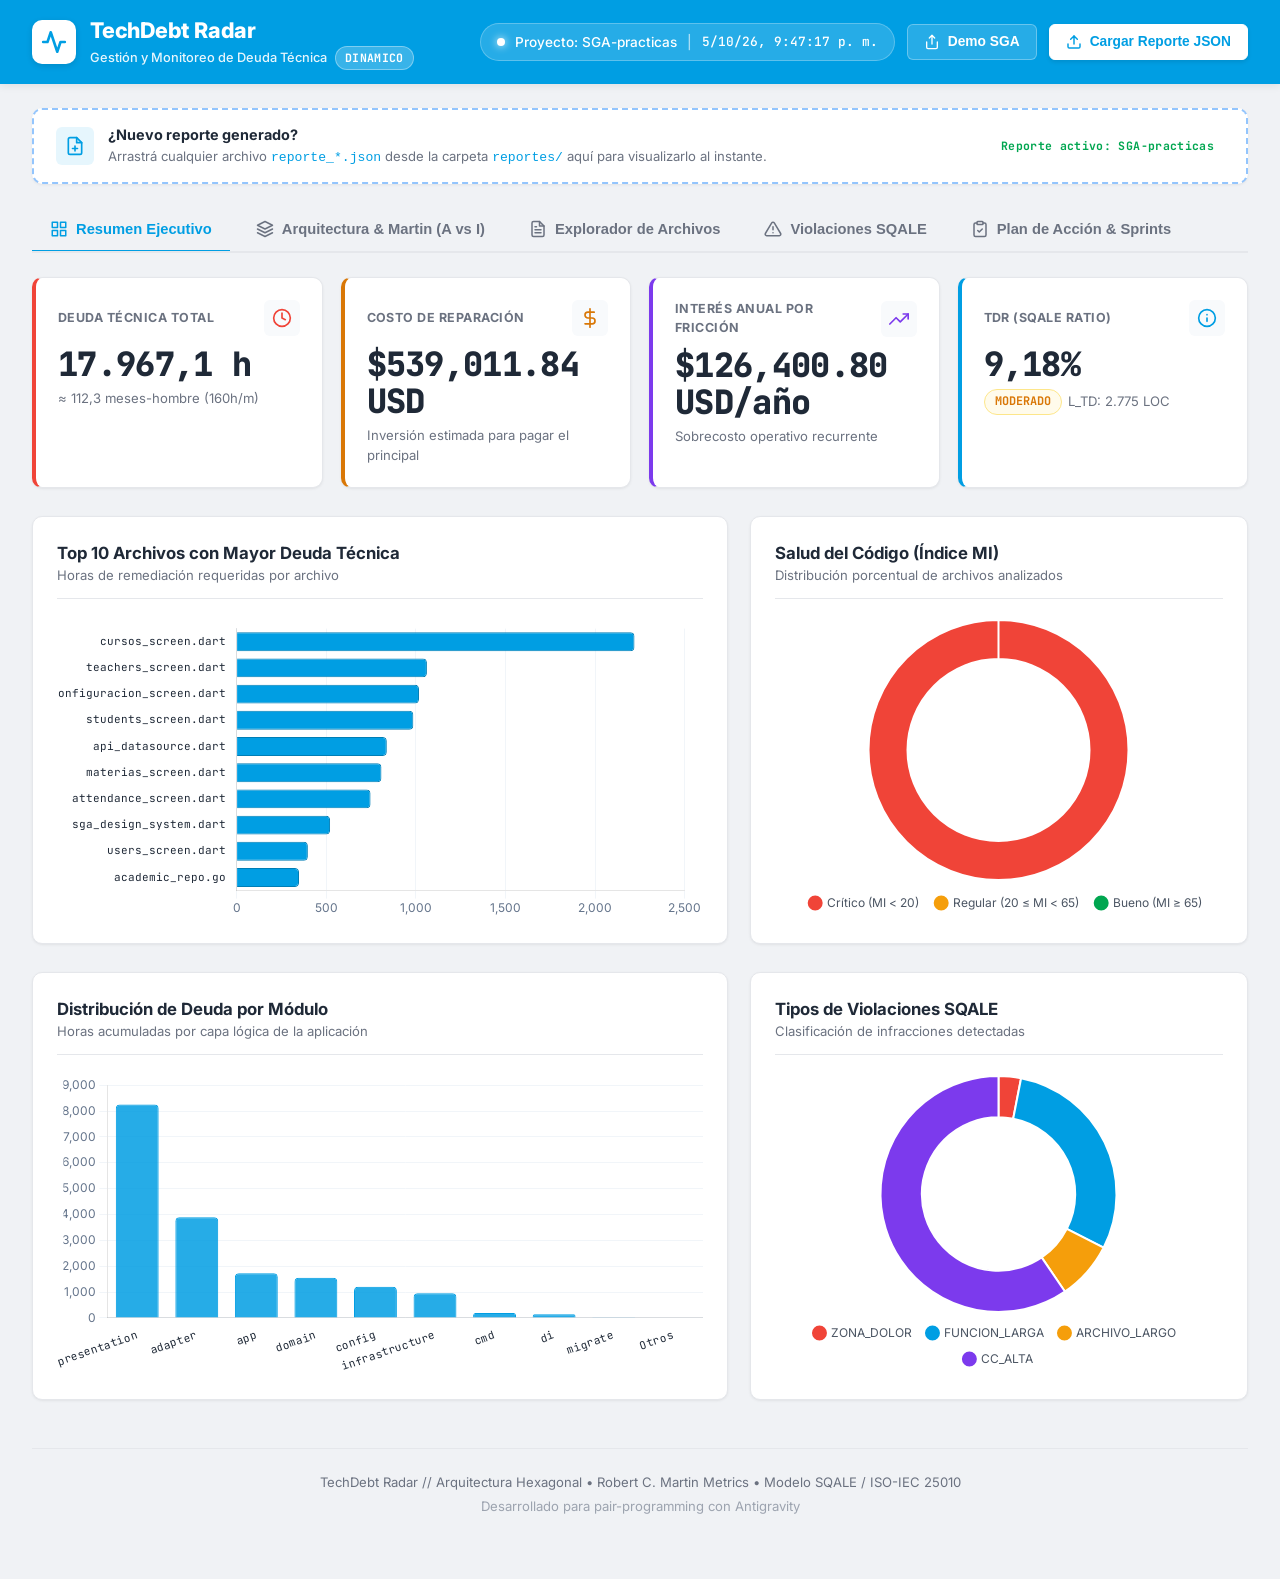
==== commit 594f5e19: "agregado creacion de sprints y plan de accion. el cc umbral para dart es de 4 y el de go es de 7" ====
--- a/dashboard/index.html
+++ b/dashboard/index.html
@@ -122,6 +122,15 @@
           <line x1="12" y1="17" x2="12.01" y2="17"></line>
         </svg>
         Violaciones SQALE
+      </button>
+
+      <button class="tab-btn" data-tab="tab-plan" id="nav-plan">
+        <svg viewBox="0 0 24 24" fill="none" stroke="currentColor" stroke-width="2" stroke-linecap="round" stroke-linejoin="round">
+          <path d="M16 4h2a2 2 0 0 1 2 2v14a2 2 0 0 1-2 2H6a2 2 0 0 1-2-2V6a2 2 0 0 1 2-2h2"></path>
+          <rect x="8" y="2" width="8" height="4" rx="1" ry="1"></rect>
+          <path d="M9 14l2 2 4-4"></path>
+        </svg>
+        Plan de Acción & Sprints
       </button>
     </nav>
 
@@ -423,6 +432,313 @@
       </div>
     </section>
 
+    <!-- TAB 5: PLAN DE ACCIÓN & SPRINT PLANNER -->
+    <section id="tab-plan" class="tab-content">
+      <!-- Section Header -->
+      <div class="panel-header-box">
+        <div>
+          <h2 style="font-size: 1.25rem; font-weight: 700; color: var(--text-main);">🏗️ Planificador de Sprints y Acciones de Deuda Técnica</h2>
+          <p style="color: var(--text-secondary); font-size: 0.9rem; margin-top: 4px;">
+            Genera un plan de trabajo balanceado por capacidad de equipo. Prioriza primero archivos en <strong>Zona de Dolor (D &gt; 0.5)</strong> con <strong>Quick Wins (ROI positivo)</strong> y mayor complejidad ciclomática (CC).
+          </p>
+        </div>
+      </div>
+
+      <!-- Config & Capacity Controls Grid -->
+      <div class="plan-config-panel">
+        <div class="plan-config-title">
+          <svg width="18" height="18" viewBox="0 0 24 24" fill="none" stroke="currentColor" stroke-width="2" stroke-linecap="round" stroke-linejoin="round">
+            <path d="M17 21v-2a4 4 0 0 0-4-4H5a4 4 0 0 0-4 4v2"></path>
+            <circle cx="9" cy="7" r="4"></circle>
+            <path d="M23 21v-2a4 4 0 0 0-3-3.87"></path>
+            <path d="M16 3.13a4 4 0 0 1 0 7.75"></path>
+          </svg>
+          <span>Configuración del Equipo y Sprint</span>
+        </div>
+
+        <div class="plan-form-grid">
+          <div class="plan-form-field">
+            <label for="plan-devs-be">Devs Backend (Go)</label>
+            <div class="input-stepper">
+              <input type="number" id="plan-devs-be" min="0" max="50" value="4">
+              <span class="unit-label">devs</span>
+            </div>
+            <span class="plan-field-hint">40h/sem por dev</span>
+          </div>
+
+          <div class="plan-form-field">
+            <label for="plan-devs-fe">Devs Frontend (Flutter)</label>
+            <div class="input-stepper">
+              <input type="number" id="plan-devs-fe" min="0" max="50" value="3">
+              <span class="unit-label">devs</span>
+            </div>
+            <span class="plan-field-hint">40h/sem por dev</span>
+          </div>
+
+          <div class="plan-form-field">
+            <label for="plan-devs-fs">Devs Fullstack (Pool)</label>
+            <div class="input-stepper">
+              <input type="number" id="plan-devs-fs" min="0" max="50" value="0">
+              <span class="unit-label">devs</span>
+            </div>
+            <span class="plan-field-hint">Absorbe BE o FE según demanda</span>
+          </div>
+
+          <div class="plan-form-field">
+            <label for="plan-sprint-weeks">Duración del Sprint</label>
+            <select id="plan-sprint-weeks" class="plan-select">
+              <option value="1">1 Semana (40h/dev)</option>
+              <option value="2">2 Semanas (80h/dev)</option>
+              <option value="3">3 Semanas (120h/dev)</option>
+              <option value="4" selected>4 Semanas (160h/dev)</option>
+            </select>
+            <span class="plan-field-hint">Ritmo de entrega</span>
+          </div>
+
+          <div class="plan-form-field">
+            <label for="plan-dedication-pct">Dedicación a Deuda (%)</label>
+            <div class="input-stepper">
+              <input type="number" id="plan-dedication-pct" min="10" max="100" step="5" value="100">
+              <span class="unit-label">%</span>
+            </div>
+            <span class="plan-field-hint">100% = sprint técnico dedicado</span>
+          </div>
+
+          <div class="plan-form-field">
+            <label for="plan-sprints-count">Proyección de Sprints</label>
+            <select id="plan-sprints-count" class="plan-select">
+              <option value="1">1 Sprint</option>
+              <option value="2" selected>2 Sprints</option>
+              <option value="3">3 Sprints</option>
+              <option value="4">4 Sprints</option>
+            </select>
+            <span class="plan-field-hint">Horizonte de planificación</span>
+          </div>
+
+          <div class="plan-form-field" style="grid-column: span 2;">
+            <label for="plan-strategy">Estrategia de Priorización</label>
+            <select id="plan-strategy" class="plan-select">
+              <option value="hybrid_zona_cc_roi" selected>⭐ Híbrida: Zona de Dolor (D &gt; 0.5) + CC Descendente + ROI (Recomendada)</option>
+              <option value="roi_first">🚀 ROI Primero: Quick Wins de mayor retorno de inversión</option>
+              <option value="cc_first">🔥 Complejidad Primero: Mayor CC descendente</option>
+              <option value="debt_hours_first">⏳ Mayor Deuda Acumulada primero</option>
+            </select>
+            <span class="plan-field-hint">Criterio con el que el algoritmo llena cada sprint</span>
+          </div>
+
+          <div class="plan-form-actions" style="grid-column: span 2;">
+            <button id="btn-recalculate-plan" class="btn btn-primary" style="padding: 10px 22px;">
+              <svg viewBox="0 0 24 24" width="16" height="16" fill="none" stroke="currentColor" stroke-width="2.2" stroke-linecap="round" stroke-linejoin="round">
+                <polyline points="23 4 23 10 17 10"></polyline>
+                <path d="M20.49 15a9 9 0 1 1-2.12-9.36L23 10"></path>
+              </svg>
+              Recalcular Sprints
+            </button>
+            <button id="btn-reset-plan-defaults" class="btn btn-secondary" style="padding: 10px 18px;">
+              Restablecer Valores
+            </button>
+          </div>
+        </div>
+      </div>
+
+      <!-- Capacity & Impact KPI Meters -->
+      <div class="plan-capacity-grid">
+        <div class="capacity-card" id="card-capacity-be">
+          <div class="capacity-header">
+            <span class="capacity-title">Capacidad Backend (Go)</span>
+            <span class="kpi-badge badge-success" id="badge-capacity-be">0% USADO</span>
+          </div>
+          <div class="capacity-metric-row">
+            <span class="capacity-val" id="val-capacity-be-used">0h</span>
+            <span class="capacity-max" id="val-capacity-be-total">/ 0h disp.</span>
+          </div>
+          <div class="capacity-progress-bar">
+            <div class="capacity-progress-fill" id="fill-capacity-be" style="width: 0%;"></div>
+          </div>
+          <div class="capacity-subtext" id="sub-capacity-be">Sprint 1: 0 devs × 0h</div>
+        </div>
+
+        <div class="capacity-card" id="card-capacity-fe">
+          <div class="capacity-header">
+            <span class="capacity-title">Capacidad Frontend (Flutter)</span>
+            <span class="kpi-badge badge-success" id="badge-capacity-fe">0% USADO</span>
+          </div>
+          <div class="capacity-metric-row">
+            <span class="capacity-val" id="val-capacity-fe-used">0h</span>
+            <span class="capacity-max" id="val-capacity-fe-total">/ 0h disp.</span>
+          </div>
+          <div class="capacity-progress-bar">
+            <div class="capacity-progress-fill" id="fill-capacity-fe" style="width: 0%;"></div>
+          </div>
+          <div class="capacity-subtext" id="sub-capacity-fe">Sprint 1: 0 devs × 0h</div>
+        </div>
+
+        <div class="capacity-card" id="card-capacity-fs">
+          <div class="capacity-header">
+            <span class="capacity-title">Pool Fullstack (Apoyo)</span>
+            <span class="kpi-badge badge-info" id="badge-capacity-fs">0h DISP.</span>
+          </div>
+          <div class="capacity-metric-row">
+            <span class="capacity-val" id="val-capacity-fs-used">0h</span>
+            <span class="capacity-max" id="val-capacity-fs-total">/ 0h total</span>
+          </div>
+          <div class="capacity-progress-bar">
+            <div class="capacity-progress-fill" id="fill-capacity-fs" style="width: 0%; background: var(--mp-blue);"></div>
+          </div>
+          <div class="capacity-subtext" id="sub-capacity-fs">Asignado: 0h a BE, 0h a FE</div>
+        </div>
+
+        <div class="capacity-card" id="card-plan-impact">
+          <div class="capacity-header">
+            <span class="capacity-title">Impacto Total Proyectado</span>
+            <span class="kpi-badge badge-success" id="badge-plan-impact">ALTO IMPACTO</span>
+          </div>
+          <div class="capacity-metric-row">
+            <span class="capacity-val" id="val-impact-hours" style="color: var(--mp-blue);">0h</span>
+            <span class="capacity-max" id="val-impact-pct">(0% deuda total)</span>
+          </div>
+          <div class="capacity-subtext" id="sub-impact-summary" style="margin-top: 8px;">
+            Ahorro anual estimado en fricción: <strong id="val-impact-savings" style="color: var(--color-success);">$0 USD/año</strong>
+          </div>
+        </div>
+      </div>
+
+      <!-- Action & Export Toolbar -->
+      <div class="plan-export-toolbar">
+        <div class="export-toolbar-left">
+          <button id="btn-copy-sga-prompt" class="btn btn-primary" title="Genera el prompt listo para pegar al agente del proyecto SGA sin pérdida de datos">
+            <svg viewBox="0 0 24 24" width="16" height="16" fill="none" stroke="currentColor" stroke-width="2.2" stroke-linecap="round" stroke-linejoin="round">
+              <rect x="9" y="9" width="13" height="13" rx="2" ry="2"></rect>
+              <path d="M5 15H4a2 2 0 0 1-2-2V4a2 2 0 0 1 2-2h9a2 2 0 0 1 2 2v1"></path>
+            </svg>
+            📋 Copiar Prompt para Agente SGA
+          </button>
+
+          <button id="btn-download-plan-md" class="btn btn-secondary">
+            <svg viewBox="0 0 24 24" width="16" height="16" fill="none" stroke="currentColor" stroke-width="2" stroke-linecap="round" stroke-linejoin="round">
+              <path d="M14 2H6a2 2 0 0 0-2 2v16a2 2 0 0 0 2 2h12a2 2 0 0 0 2-2V8z"></path>
+              <polyline points="14 2 14 8 20 8"></polyline>
+              <line x1="16" y1="13" x2="8" y2="13"></line>
+              <line x1="16" y1="17" x2="8" y2="17"></line>
+            </svg>
+            📄 Descargar plan_accion.md
+          </button>
+
+          <button id="btn-download-plan-json" class="btn btn-secondary">
+            <svg viewBox="0 0 24 24" width="16" height="16" fill="none" stroke="currentColor" stroke-width="2" stroke-linecap="round" stroke-linejoin="round">
+              <path d="M21 15v4a2 2 0 0 1-2 2H5a2 2 0 0 1-2-2v-4"></path>
+              <polyline points="7 10 12 15 17 10"></polyline>
+              <line x1="12" y1="15" x2="12" y2="3"></line>
+            </svg>
+            📦 Descargar plan_sprint.json
+          </button>
+        </div>
+
+        <div class="export-toolbar-right">
+          <span id="plan-copy-feedback" class="copy-feedback-toast">
+            <svg width="14" height="14" viewBox="0 0 24 24" fill="none" stroke="currentColor" stroke-width="2.5"><polyline points="20 6 9 17 4 12"></polyline></svg>
+            ¡Prompt para Agente SGA copiado al portapapeles!
+          </span>
+        </div>
+      </div>
+
+      <!-- Forbidden Monoliths Alert Box (Calculated dynamically) -->
+      <div class="forbidden-files-box" id="forbidden-files-box" style="display: none;">
+        <div class="forbidden-header">
+          <div class="forbidden-title">
+            <span class="forbidden-icon">🛑</span>
+            <div>
+              <h3>ARCHIVOS PROHIBIDOS (NO TOCAR)</h3>
+              <p>Quedan estrictamente vetados por requerir rediseño completo de arquitectura. NO deben tocarse en sprints de refactorización incremental:</p>
+            </div>
+          </div>
+          <span class="forbidden-count-badge" id="forbidden-count-badge">0 archivos vetados</span>
+        </div>
+        <div class="forbidden-table-wrap">
+          <table class="forbidden-table" id="forbidden-table">
+            <thead>
+              <tr>
+                <th>#</th>
+                <th>Archivo</th>
+                <th>Rol</th>
+                <th>LOC</th>
+                <th>CC</th>
+                <th>MI</th>
+                <th>Deuda (h)</th>
+                <th>Motivo del Veto</th>
+              </tr>
+            </thead>
+            <tbody id="forbidden-tbody">
+              <!-- Rendered dynamically -->
+            </tbody>
+          </table>
+        </div>
+      </div>
+
+      <!-- PR / Code Review Quality Checklist (Viernes) -->
+      <div class="checklist-panel" id="checklist-panel">
+        <div class="checklist-header">
+          <div class="checklist-title">
+            <span class="checklist-icon">📋</span>
+            <div>
+              <h3>Checklist de Aceptación para PR / Reviews (Viernes)</h3>
+              <p>Métricas y directivas obligatorias que el desarrollador o agente de SGA debe validar al abrir cada Pull Request:</p>
+            </div>
+          </div>
+          <button id="btn-copy-checklist" class="btn btn-secondary" style="padding: 6px 14px; font-size: 0.8rem;">
+            📋 Copiar Checklist para PR
+          </button>
+        </div>
+        <div class="checklist-grid">
+          <div class="checklist-item">
+            <input type="checkbox" checked id="chk-1" class="checklist-checkbox">
+            <label for="chk-1" class="checklist-text"><strong>CC ≤ 4 (Dart) / ≤ 7 (Go)</strong> — Ramas acotadas y baja complejidad</label>
+          </div>
+          <div class="checklist-item">
+            <input type="checkbox" checked id="chk-2" class="checklist-checkbox">
+            <label for="chk-2" class="checklist-text"><strong>Maintainability Index ≥ 60%</strong> — Código limpio y mantenible</label>
+          </div>
+          <div class="checklist-item">
+            <input type="checkbox" checked id="chk-3" class="checklist-checkbox">
+            <label for="chk-3" class="checklist-text"><strong>TDR ≤ 6%</strong> — Technical Debt Ratio moderado/óptimo</label>
+          </div>
+          <div class="checklist-item">
+            <input type="checkbox" checked id="chk-4" class="checklist-checkbox">
+            <label for="chk-4" class="checklist-text"><strong>Máx 3 niveles de if</strong> — Anidamiento plano sin pirámides</label>
+          </div>
+          <div class="checklist-item">
+            <input type="checkbox" checked id="chk-5" class="checklist-checkbox">
+            <label for="chk-5" class="checklist-text"><strong>Pattern matching / sealed classes en estado</strong> — Modelado robusto en Flutter</label>
+          </div>
+          <div class="checklist-item">
+            <input type="checkbox" checked id="chk-6" class="checklist-checkbox">
+            <label for="chk-6" class="checklist-text"><strong>DIT ≤ 2 (Dart) y CBO ≤ 6</strong> — Herencia plana y bajo acoplamiento</label>
+          </div>
+          <div class="checklist-item">
+            <input type="checkbox" checked id="chk-7" class="checklist-checkbox">
+            <label for="chk-7" class="checklist-text"><strong>Parseo seguro de nulos en BD</strong> — Tipos seguros y scan estricto en Go</label>
+          </div>
+          <div class="checklist-item">
+            <input type="checkbox" checked id="chk-8" class="checklist-checkbox">
+            <label for="chk-8" class="checklist-text"><strong>Cero imports / variables / código muerto</strong> — Higiene de código estricta</label>
+          </div>
+          <div class="checklist-item">
+            <input type="checkbox" checked id="chk-9" class="checklist-checkbox">
+            <label for="chk-9" class="checklist-text"><strong>Al menos 1 test unitario/contrato nuevo pasando</strong> — Cero regresiones</label>
+          </div>
+          <div class="checklist-item">
+            <input type="checkbox" checked id="chk-10" class="checklist-checkbox">
+            <label for="chk-10" class="checklist-text"><strong>Ownership respetado</strong> — Modificar solo los archivos asignados</label>
+          </div>
+        </div>
+      </div>
+
+      <!-- Interactive Sprint Kanban Board -->
+      <div class="kanban-board-container" id="kanban-board-container">
+        <!-- Rendered dynamically via app.js -->
+      </div>
+    </section>
+
     <!-- Footer -->
     <footer class="app-footer">
       <p>TechDebt Radar // Arquitectura Hexagonal • Robert C. Martin Metrics • Modelo SQALE / ISO-IEC 25010</p>
--- a/dashboard/style.css
+++ b/dashboard/style.css
@@ -958,6 +958,887 @@
   padding: 8px;
   border-radius: var(--radius-sm);
   margin-bottom: 8px;
+}
+
+/* ==========================================================================
+   Tab 5: Plan de Acción & Sprints (Kanban & Capacity)
+   ========================================================================== */
+
+.panel-header-box {
+  background: var(--bg-card);
+  border: 1px solid var(--border-subtle);
+  border-radius: var(--radius-md);
+  padding: 18px 24px;
+  margin-bottom: 20px;
+  box-shadow: var(--shadow-card);
+}
+
+.plan-config-panel {
+  background: var(--bg-card);
+  border: 1px solid var(--border-subtle);
+  border-radius: var(--radius-md);
+  padding: 20px 24px;
+  margin-bottom: 20px;
+  box-shadow: var(--shadow-card);
+}
+
+.plan-config-title {
+  display: flex;
+  align-items: center;
+  gap: 8px;
+  font-size: 1.05rem;
+  font-weight: 700;
+  color: var(--text-main);
+  margin-bottom: 16px;
+  padding-bottom: 12px;
+  border-bottom: 1px solid var(--border-subtle);
+}
+
+.plan-form-grid {
+  display: grid;
+  grid-template-columns: repeat(auto-fit, minmax(200px, 1fr));
+  gap: 16px;
+  align-items: end;
+}
+
+.plan-form-field {
+  display: flex;
+  flex-direction: column;
+  gap: 6px;
+}
+
+.plan-form-field label {
+  font-size: 0.82rem;
+  font-weight: 600;
+  color: var(--text-secondary);
+}
+
+.input-stepper {
+  display: flex;
+  align-items: center;
+  background: var(--bg-secondary);
+  border: 1px solid var(--border-strong);
+  border-radius: var(--radius-sm);
+  padding: 0 10px;
+  transition: var(--transition-fast);
+}
+
+.input-stepper:focus-within {
+  border-color: var(--border-focus);
+  box-shadow: 0 0 0 3px var(--border-glow);
+}
+
+.input-stepper input[type="number"] {
+  border: none;
+  background: transparent;
+  width: 100%;
+  padding: 8px 4px;
+  font-family: var(--font-mono);
+  font-size: 0.95rem;
+  font-weight: 700;
+  color: var(--text-main);
+  outline: none;
+}
+
+.unit-label {
+  font-size: 0.78rem;
+  color: var(--text-muted);
+  font-weight: 600;
+  white-space: nowrap;
+}
+
+.plan-select {
+  background: var(--bg-secondary);
+  border: 1px solid var(--border-strong);
+  border-radius: var(--radius-sm);
+  padding: 9px 12px;
+  font-family: var(--font-sans);
+  font-size: 0.88rem;
+  font-weight: 500;
+  color: var(--text-main);
+  outline: none;
+  cursor: pointer;
+  transition: var(--transition-fast);
+}
+
+.plan-select:focus {
+  border-color: var(--border-focus);
+  box-shadow: 0 0 0 3px var(--border-glow);
+}
+
+.plan-field-hint {
+  font-size: 0.72rem;
+  color: var(--text-dim);
+}
+
+.plan-form-actions {
+  display: flex;
+  gap: 12px;
+  align-items: center;
+}
+
+/* Capacity Meters Grid */
+.plan-capacity-grid {
+  display: grid;
+  grid-template-columns: repeat(auto-fit, minmax(240px, 1fr));
+  gap: 16px;
+  margin-bottom: 24px;
+}
+
+.capacity-card {
+  background: var(--bg-card);
+  border: 1px solid var(--border-subtle);
+  border-radius: var(--radius-md);
+  padding: 16px 20px;
+  box-shadow: var(--shadow-card);
+  transition: var(--transition-fast);
+}
+
+.capacity-card:hover {
+  transform: translateY(-2px);
+  box-shadow: var(--shadow-hover);
+}
+
+.capacity-header {
+  display: flex;
+  justify-content: space-between;
+  align-items: center;
+  margin-bottom: 10px;
+}
+
+.capacity-title {
+  font-size: 0.85rem;
+  font-weight: 600;
+  color: var(--text-secondary);
+}
+
+.capacity-metric-row {
+  display: flex;
+  align-items: baseline;
+  gap: 6px;
+  margin-bottom: 8px;
+}
+
+.capacity-val {
+  font-family: var(--font-mono);
+  font-size: 1.55rem;
+  font-weight: 800;
+  color: var(--text-main);
+}
+
+.capacity-max {
+  font-family: var(--font-mono);
+  font-size: 0.85rem;
+  color: var(--text-muted);
+}
+
+.capacity-progress-bar {
+  width: 100%;
+  height: 7px;
+  background: var(--border-subtle);
+  border-radius: var(--radius-pill);
+  overflow: hidden;
+  margin-bottom: 8px;
+}
+
+.capacity-progress-fill {
+  height: 100%;
+  border-radius: var(--radius-pill);
+  transition: width 0.4s ease-in-out;
+  background: var(--color-success);
+}
+
+.capacity-subtext {
+  font-size: 0.75rem;
+  color: var(--text-muted);
+}
+
+/* Export Toolbar */
+.plan-export-toolbar {
+  display: flex;
+  justify-content: space-between;
+  align-items: center;
+  flex-wrap: wrap;
+  gap: 12px;
+  background: var(--bg-card);
+  border: 1px solid var(--border-subtle);
+  border-radius: var(--radius-md);
+  padding: 14px 20px;
+  margin-bottom: 24px;
+  box-shadow: var(--shadow-card);
+}
+
+.export-toolbar-left {
+  display: flex;
+  gap: 10px;
+  flex-wrap: wrap;
+  align-items: center;
+}
+
+.copy-feedback-toast {
+  display: none;
+  align-items: center;
+  gap: 6px;
+  background: var(--color-success-bg);
+  color: var(--color-success);
+  border: 1px solid var(--color-success-border);
+  padding: 6px 14px;
+  border-radius: var(--radius-pill);
+  font-size: 0.82rem;
+  font-weight: 600;
+  animation: fadeIn 0.2s ease-in-out;
+}
+
+@keyframes fadeIn {
+  from { opacity: 0; transform: translateY(-4px); }
+  to { opacity: 1; transform: translateY(0); }
+}
+
+/* Forbidden Monoliths Alert Box */
+.forbidden-files-box {
+  background: var(--color-critical-bg);
+  border: 1.5px solid var(--color-critical-border);
+  border-radius: var(--radius-md);
+  padding: 18px 22px;
+  margin-bottom: 24px;
+  box-shadow: var(--shadow-card);
+}
+
+.forbidden-header {
+  display: flex;
+  justify-content: space-between;
+  align-items: flex-start;
+  flex-wrap: wrap;
+  gap: 12px;
+  margin-bottom: 14px;
+  padding-bottom: 12px;
+  border-bottom: 1px solid var(--color-critical-border);
+}
+
+.forbidden-title {
+  display: flex;
+  align-items: flex-start;
+  gap: 12px;
+}
+
+.forbidden-icon {
+  font-size: 1.6rem;
+  line-height: 1;
+}
+
+.forbidden-title h3 {
+  font-size: 1.05rem;
+  font-weight: 800;
+  color: var(--color-critical);
+  letter-spacing: 0.5px;
+}
+
+.forbidden-title p {
+  font-size: 0.82rem;
+  color: #7f1d1d;
+  margin-top: 3px;
+  line-height: 1.4;
+}
+
+.forbidden-count-badge {
+  background: var(--color-critical);
+  color: #ffffff;
+  font-size: 0.75rem;
+  font-weight: 700;
+  padding: 3px 10px;
+  border-radius: var(--radius-pill);
+  letter-spacing: 0.3px;
+}
+
+.forbidden-table-wrap {
+  overflow-x: auto;
+}
+
+.forbidden-table {
+  width: 100%;
+  border-collapse: collapse;
+  font-size: 0.8rem;
+}
+
+.forbidden-table th {
+  text-align: left;
+  padding: 8px 10px;
+  color: #991b1b;
+  font-weight: 700;
+  border-bottom: 1px solid var(--color-critical-border);
+  background: rgba(254, 226, 226, 0.4);
+}
+
+.forbidden-table td {
+  padding: 8px 10px;
+  color: #450a0a;
+  border-bottom: 1px solid rgba(254, 202, 202, 0.5);
+  font-family: var(--font-sans);
+}
+
+.forbidden-table td.file-cell {
+  font-family: var(--font-mono);
+  font-weight: 600;
+}
+
+/* PR Quality Checklist Panel */
+.checklist-panel {
+  background: var(--bg-card);
+  border: 1px solid var(--border-subtle);
+  border-left: 4px solid var(--mp-blue);
+  border-radius: var(--radius-md);
+  padding: 18px 22px;
+  margin-bottom: 24px;
+  box-shadow: var(--shadow-card);
+}
+
+.checklist-header {
+  display: flex;
+  justify-content: space-between;
+  align-items: center;
+  flex-wrap: wrap;
+  gap: 12px;
+  margin-bottom: 14px;
+  padding-bottom: 12px;
+  border-bottom: 1px solid var(--border-subtle);
+}
+
+.checklist-title {
+  display: flex;
+  align-items: center;
+  gap: 10px;
+}
+
+.checklist-icon {
+  font-size: 1.4rem;
+}
+
+.checklist-title h3 {
+  font-size: 1rem;
+  font-weight: 700;
+  color: var(--text-main);
+}
+
+.checklist-title p {
+  font-size: 0.8rem;
+  color: var(--text-secondary);
+}
+
+.checklist-grid {
+  display: grid;
+  grid-template-columns: repeat(auto-fit, minmax(320px, 1fr));
+  gap: 10px 18px;
+}
+
+.checklist-item {
+  display: flex;
+  align-items: flex-start;
+  gap: 10px;
+  padding: 6px 8px;
+  border-radius: var(--radius-sm);
+  cursor: pointer;
+  transition: background var(--transition-fast);
+}
+
+.checklist-item:hover {
+  background: var(--bg-card-subtle);
+}
+
+.checklist-checkbox {
+  accent-color: var(--color-success);
+  width: 16px;
+  height: 16px;
+  margin-top: 2px;
+  cursor: pointer;
+}
+
+.checklist-text {
+  font-size: 0.8rem;
+  color: var(--text-secondary);
+  line-height: 1.35;
+  cursor: pointer;
+}
+
+.checklist-text strong {
+  color: var(--text-main);
+}
+
+/* Kanban Board Layout */
+.kanban-board-container {
+  display: grid;
+  grid-template-columns: repeat(auto-fit, minmax(320px, 1fr));
+  gap: 20px;
+  align-items: start;
+}
+
+.kanban-column {
+  background: var(--bg-card-subtle);
+  border: 1px solid var(--border-subtle);
+  border-radius: var(--radius-lg);
+  padding: 16px;
+  display: flex;
+  flex-direction: column;
+  gap: 12px;
+  min-height: 480px;
+  box-shadow: var(--shadow-card);
+  transition: border-color 0.2s ease;
+}
+
+.kanban-column.drag-over-col {
+  border-color: var(--mp-blue);
+  background: var(--mp-blue-subtle);
+}
+
+.kanban-col-header {
+  display: flex;
+  justify-content: space-between;
+  align-items: center;
+  padding-bottom: 10px;
+  border-bottom: 2px solid var(--border-subtle);
+}
+
+.kanban-col-title-wrap {
+  display: flex;
+  align-items: center;
+  gap: 8px;
+}
+
+.kanban-col-title {
+  font-size: 0.98rem;
+  font-weight: 700;
+  color: var(--text-main);
+}
+
+.kanban-col-count {
+  font-family: var(--font-mono);
+  font-size: 0.75rem;
+  font-weight: 700;
+  padding: 2px 7px;
+  border-radius: var(--radius-pill);
+  background: var(--border-subtle);
+  color: var(--text-secondary);
+}
+
+.kanban-col-hours {
+  font-family: var(--font-mono);
+  font-size: 0.8rem;
+  font-weight: 700;
+  color: var(--mp-blue-dark);
+}
+
+.kanban-cards-list {
+  display: flex;
+  flex-direction: column;
+  gap: 12px;
+  min-height: 200px;
+}
+
+/* Kanban Task Card */
+.kanban-card {
+  background: var(--bg-card);
+  border: 1px solid var(--border-subtle);
+  border-radius: var(--radius-md);
+  padding: 14px 16px;
+  box-shadow: 0 1px 2px rgba(0,0,0,0.04);
+  display: flex;
+  flex-direction: column;
+  gap: 8px;
+  cursor: grab;
+  transition: transform var(--transition-fast), box-shadow var(--transition-fast), border-color var(--transition-fast);
+  position: relative;
+}
+
+.kanban-card:hover {
+  transform: translateY(-2px);
+  box-shadow: var(--shadow-hover);
+  border-color: var(--border-strong);
+}
+
+.kanban-card.is-dragging {
+  opacity: 0.5;
+  transform: scale(0.98);
+}
+
+.kanban-card-top {
+  display: flex;
+  justify-content: space-between;
+  align-items: center;
+  flex-wrap: wrap;
+  gap: 6px;
+}
+
+.card-id-tag {
+  font-family: var(--font-mono);
+  font-size: 0.72rem;
+  font-weight: 800;
+  padding: 2px 7px;
+  border-radius: var(--radius-sm);
+  background: #eef2ff;
+  color: var(--accent-indigo);
+  letter-spacing: 0.5px;
+}
+
+.card-badges-group {
+  display: flex;
+  gap: 4px;
+  align-items: center;
+}
+
+.card-role-badge {
+  font-size: 0.68rem;
+  font-weight: 700;
+  padding: 2px 6px;
+  border-radius: var(--radius-pill);
+}
+
+.card-role-be {
+  background: #ecfdf5;
+  color: #047857;
+  border: 1px solid #a7f3d0;
+}
+
+.card-role-fe {
+  background: #eff6ff;
+  color: #1d4ed8;
+  border: 1px solid #bfdbfe;
+}
+
+.card-role-fs {
+  background: #f5f3ff;
+  color: #6d28d9;
+  border: 1px solid #ddd6fe;
+}
+
+.card-zone-badge {
+  font-size: 0.68rem;
+  font-weight: 700;
+  padding: 2px 6px;
+  border-radius: var(--radius-pill);
+}
+
+.zone-pain {
+  background: var(--color-critical-bg);
+  color: var(--color-critical);
+  border: 1px solid var(--color-critical-border);
+}
+
+.zone-main {
+  background: var(--color-success-bg);
+  color: var(--color-success);
+  border: 1px solid var(--color-success-border);
+}
+
+.kanban-card-file {
+  font-family: var(--font-mono);
+  font-size: 0.8rem;
+  font-weight: 600;
+  color: var(--text-main);
+  word-break: break-all;
+  line-height: 1.35;
+  cursor: pointer;
+}
+
+.kanban-card-file:hover {
+  color: var(--mp-blue);
+  text-decoration: underline;
+}
+
+.kanban-card-metrics {
+  display: flex;
+  flex-wrap: wrap;
+  gap: 6px;
+  margin: 2px 0;
+}
+
+.card-metric-pill {
+  font-family: var(--font-mono);
+  font-size: 0.72rem;
+  padding: 2px 6px;
+  background: var(--bg-card-subtle);
+  border: 1px solid var(--border-subtle);
+  border-radius: var(--radius-sm);
+  color: var(--text-secondary);
+}
+
+.card-metric-pill.highlight-roi {
+  background: #ecfdf5;
+  border-color: #a7f3d0;
+  color: #047857;
+  font-weight: 700;
+}
+
+.card-metric-pill.highlight-cc {
+  background: #fffbeb;
+  border-color: #fde68a;
+  color: #b45309;
+  font-weight: 700;
+}
+
+.kanban-card-action {
+  font-size: 0.78rem;
+  color: var(--text-secondary);
+  background: var(--mp-blue-subtle);
+  border-left: 3px solid var(--mp-blue);
+  padding: 6px 8px;
+  border-radius: 0 var(--radius-sm) var(--radius-sm) 0;
+  line-height: 1.35;
+}
+
+.kanban-card-dod {
+  font-size: 0.74rem;
+  color: var(--text-muted);
+  background: var(--bg-card-subtle);
+  padding: 6px 8px;
+  border-radius: var(--radius-sm);
+  border: 1px dashed var(--border-strong);
+  line-height: 1.3;
+}
+
+.kanban-card-actions {
+  display: flex;
+  justify-content: space-between;
+  align-items: center;
+  padding-top: 6px;
+  border-top: 1px solid var(--border-subtle);
+  margin-top: 2px;
+}
+
+.card-shift-btn {
+  background: var(--bg-card-subtle);
+  border: 1px solid var(--border-subtle);
+  border-radius: var(--radius-sm);
+  font-size: 0.72rem;
+  font-weight: 600;
+  color: var(--text-secondary);
+  padding: 3px 8px;
+  cursor: pointer;
+  transition: var(--transition-fast);
+}
+
+.card-shift-btn:hover {
+  background: var(--mp-blue-light);
+  border-color: var(--mp-blue);
+  color: var(--mp-blue-dark);
+}
+
+.card-shift-btn.discard-btn:hover {
+  background: var(--color-critical-bg);
+  border-color: var(--color-critical-border);
+  color: var(--color-critical);
+}
+
+/* ==========================================================================
+   Forbidden Files Alert Box
+   ========================================================================== */
+
+.forbidden-files-box {
+  background: linear-gradient(135deg, #fff1f1 0%, #fef2f2 100%);
+  border: 2px solid #fca5a5;
+  border-left: 6px solid #ef4444;
+  border-radius: 12px;
+  padding: 20px 24px;
+  margin-bottom: 28px;
+  box-shadow: 0 4px 16px rgba(239, 68, 68, 0.12);
+}
+
+.forbidden-header {
+  display: flex;
+  align-items: flex-start;
+  justify-content: space-between;
+  gap: 16px;
+  margin-bottom: 16px;
+}
+
+.forbidden-title {
+  display: flex;
+  align-items: flex-start;
+  gap: 14px;
+}
+
+.forbidden-icon {
+  font-size: 1.8rem;
+  line-height: 1;
+  flex-shrink: 0;
+}
+
+.forbidden-title h3 {
+  font-size: 1rem;
+  font-weight: 800;
+  color: #7f1d1d;
+  letter-spacing: 0.03em;
+  margin: 0 0 4px 0;
+}
+
+.forbidden-title p {
+  font-size: 0.82rem;
+  color: #991b1b;
+  margin: 0;
+}
+
+.forbidden-count-badge {
+  background: #dc2626;
+  color: #ffffff;
+  font-size: 0.72rem;
+  font-weight: 700;
+  letter-spacing: 0.05em;
+  padding: 4px 12px;
+  border-radius: 99px;
+  white-space: nowrap;
+  flex-shrink: 0;
+}
+
+.forbidden-table-wrap {
+  overflow-x: auto;
+  border-radius: 8px;
+  border: 1px solid #fca5a5;
+}
+
+.forbidden-table {
+  width: 100%;
+  border-collapse: collapse;
+  font-size: 0.8rem;
+  background: rgba(255,255,255,0.7);
+}
+
+.forbidden-table thead {
+  background: #fee2e2;
+}
+
+.forbidden-table th {
+  padding: 8px 12px;
+  font-size: 0.7rem;
+  font-weight: 700;
+  text-transform: uppercase;
+  letter-spacing: 0.05em;
+  color: #7f1d1d;
+  text-align: left;
+  border-bottom: 1px solid #fca5a5;
+}
+
+.forbidden-table td {
+  padding: 9px 12px;
+  border-bottom: 1px solid #fee2e2;
+  vertical-align: middle;
+}
+
+.forbidden-table tr:last-child td {
+  border-bottom: none;
+}
+
+.forbidden-table tr:hover td {
+  background: rgba(254, 226, 226, 0.4);
+}
+
+/* ==========================================================================
+   PR / Code Review Quality Checklist
+   ========================================================================== */
+
+.checklist-panel {
+  background: var(--bg-secondary);
+  border: 1.5px solid var(--border-subtle);
+  border-left: 5px solid var(--mp-blue);
+  border-radius: 12px;
+  padding: 20px 24px;
+  margin-bottom: 28px;
+  box-shadow: 0 2px 12px rgba(0, 0, 0, 0.05);
+}
+
+.checklist-header {
+  display: flex;
+  align-items: flex-start;
+  justify-content: space-between;
+  gap: 16px;
+  margin-bottom: 18px;
+}
+
+.checklist-title {
+  display: flex;
+  align-items: flex-start;
+  gap: 12px;
+}
+
+.checklist-icon {
+  font-size: 1.5rem;
+  line-height: 1;
+  flex-shrink: 0;
+}
+
+.checklist-title h3 {
+  font-size: 0.97rem;
+  font-weight: 700;
+  color: var(--text-main);
+  margin: 0 0 4px 0;
+}
+
+.checklist-title p {
+  font-size: 0.8rem;
+  color: var(--text-secondary);
+  margin: 0;
+}
+
+.checklist-grid {
+  display: grid;
+  grid-template-columns: repeat(auto-fill, minmax(320px, 1fr));
+  gap: 10px;
+}
+
+.checklist-item {
+  display: flex;
+  align-items: flex-start;
+  gap: 10px;
+  background: var(--bg-card-subtle);
+  border: 1px solid var(--border-subtle);
+  border-radius: 8px;
+  padding: 10px 14px;
+  transition: background 0.15s ease, border-color 0.15s ease;
+}
+
+.checklist-item:hover {
+  background: var(--mp-blue-subtle);
+  border-color: var(--mp-blue);
+}
+
+.checklist-checkbox {
+  width: 16px;
+  height: 16px;
+  accent-color: var(--mp-blue);
+  flex-shrink: 0;
+  margin-top: 2px;
+  cursor: pointer;
+}
+
+.checklist-text {
+  font-size: 0.82rem;
+  color: var(--text-main);
+  line-height: 1.45;
+  cursor: pointer;
+}
+
+.checklist-text strong {
+  color: var(--mp-blue-dark);
+  font-weight: 700;
+}
+
+
+
+/* Copy Feedback Toast */
+.copy-feedback-toast {
+  display: none;
+  align-items: center;
+  gap: 6px;
+  font-size: 0.82rem;
+  font-weight: 600;
+  color: var(--color-success);
+  background: var(--color-success-bg);
+  border: 1px solid var(--color-success-border);
+  padding: 7px 14px;
+  border-radius: 8px;
+  animation: fadeInSlide 0.3s ease;
+}
+
+@keyframes fadeInSlide {
+  from { opacity: 0; transform: translateY(-4px); }
+  to   { opacity: 1; transform: translateY(0); }
 }
 
 /* Footer */
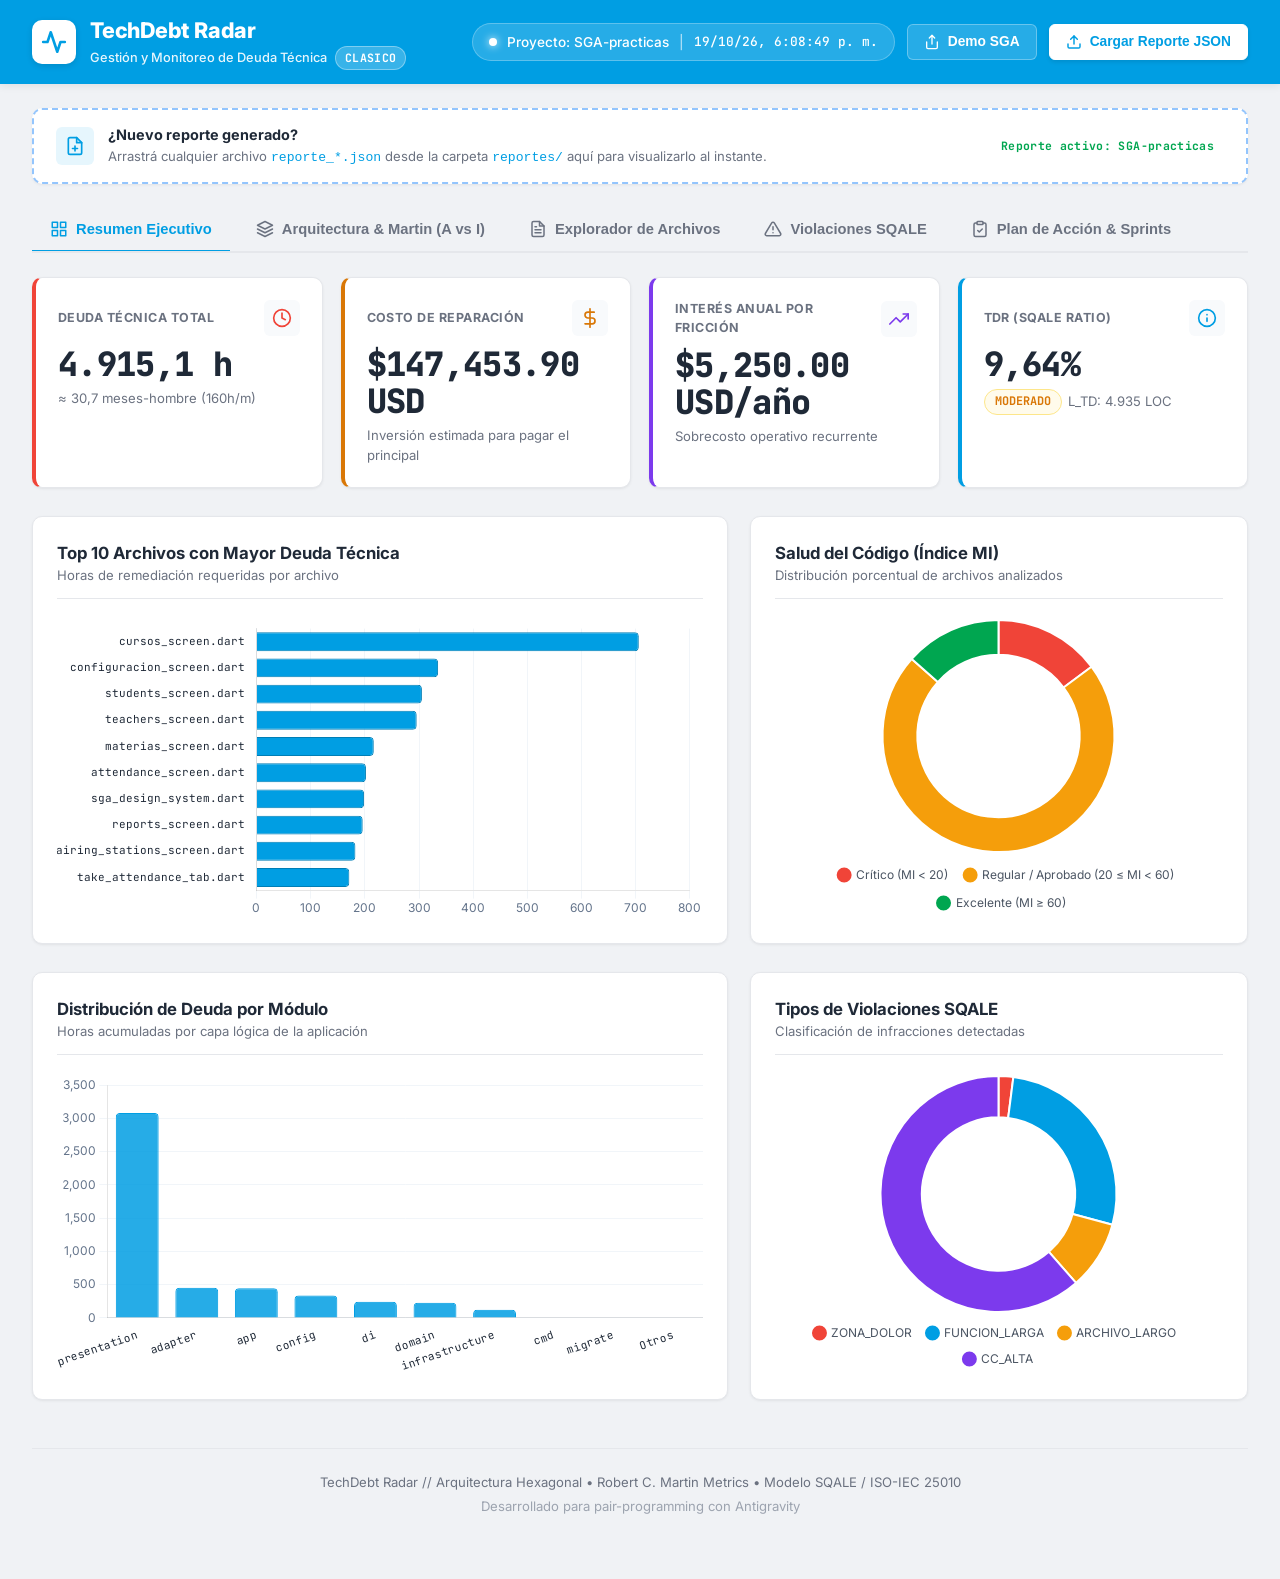
==== commit 127ba768: "feat: add technical debt reports and update dashboard assets" ====
--- a/dashboard/index.html
+++ b/dashboard/index.html
@@ -259,7 +259,7 @@
             </div>
             <span class="brand-badge" id="badge-martin-formula">D = |A + I - 1|</span>
           </div>
-          <div class="chart-wrapper" style="min-height: 380px;">
+          <div class="chart-wrapper" style="min-height: 440px;">
             <canvas id="chart-martin-scatter"></canvas>
           </div>
           <div class="martin-legend">
@@ -344,7 +344,7 @@
             <button class="filter-btn active" data-filter="all">Todos (<span id="count-all">0</span>)</button>
             <button class="filter-btn" data-filter="CRITICO" style="color: var(--color-critical);">Crítico (<span id="count-critico">0</span>)</button>
             <button class="filter-btn" data-filter="REGULAR" style="color: var(--color-warning);">Regular (<span id="count-regular">0</span>)</button>
-            <button class="filter-btn" data-filter="BUENO" style="color: var(--color-success);">Bueno (<span id="count-bueno">0</span>)</button>
+            <button class="filter-btn" data-filter="EXCELENTE" style="color: var(--color-success);">Excelente (<span id="count-bueno">0</span>)</button>
             <button class="btn btn-secondary" id="btn-export-csv" style="padding: 8px 14px; font-size: 0.8rem;">
               <svg width="14" height="14" viewBox="0 0 24 24" fill="none" stroke="currentColor" stroke-width="2" stroke-linecap="round" stroke-linejoin="round"><path d="M21 15v4a2 2 0 0 1-2 2H5a2 2 0 0 1-2-2v-4"></path><polyline points="7 10 12 15 17 10"></polyline><line x1="12" y1="15" x2="12" y2="3"></line></svg>
               Descargar CSV
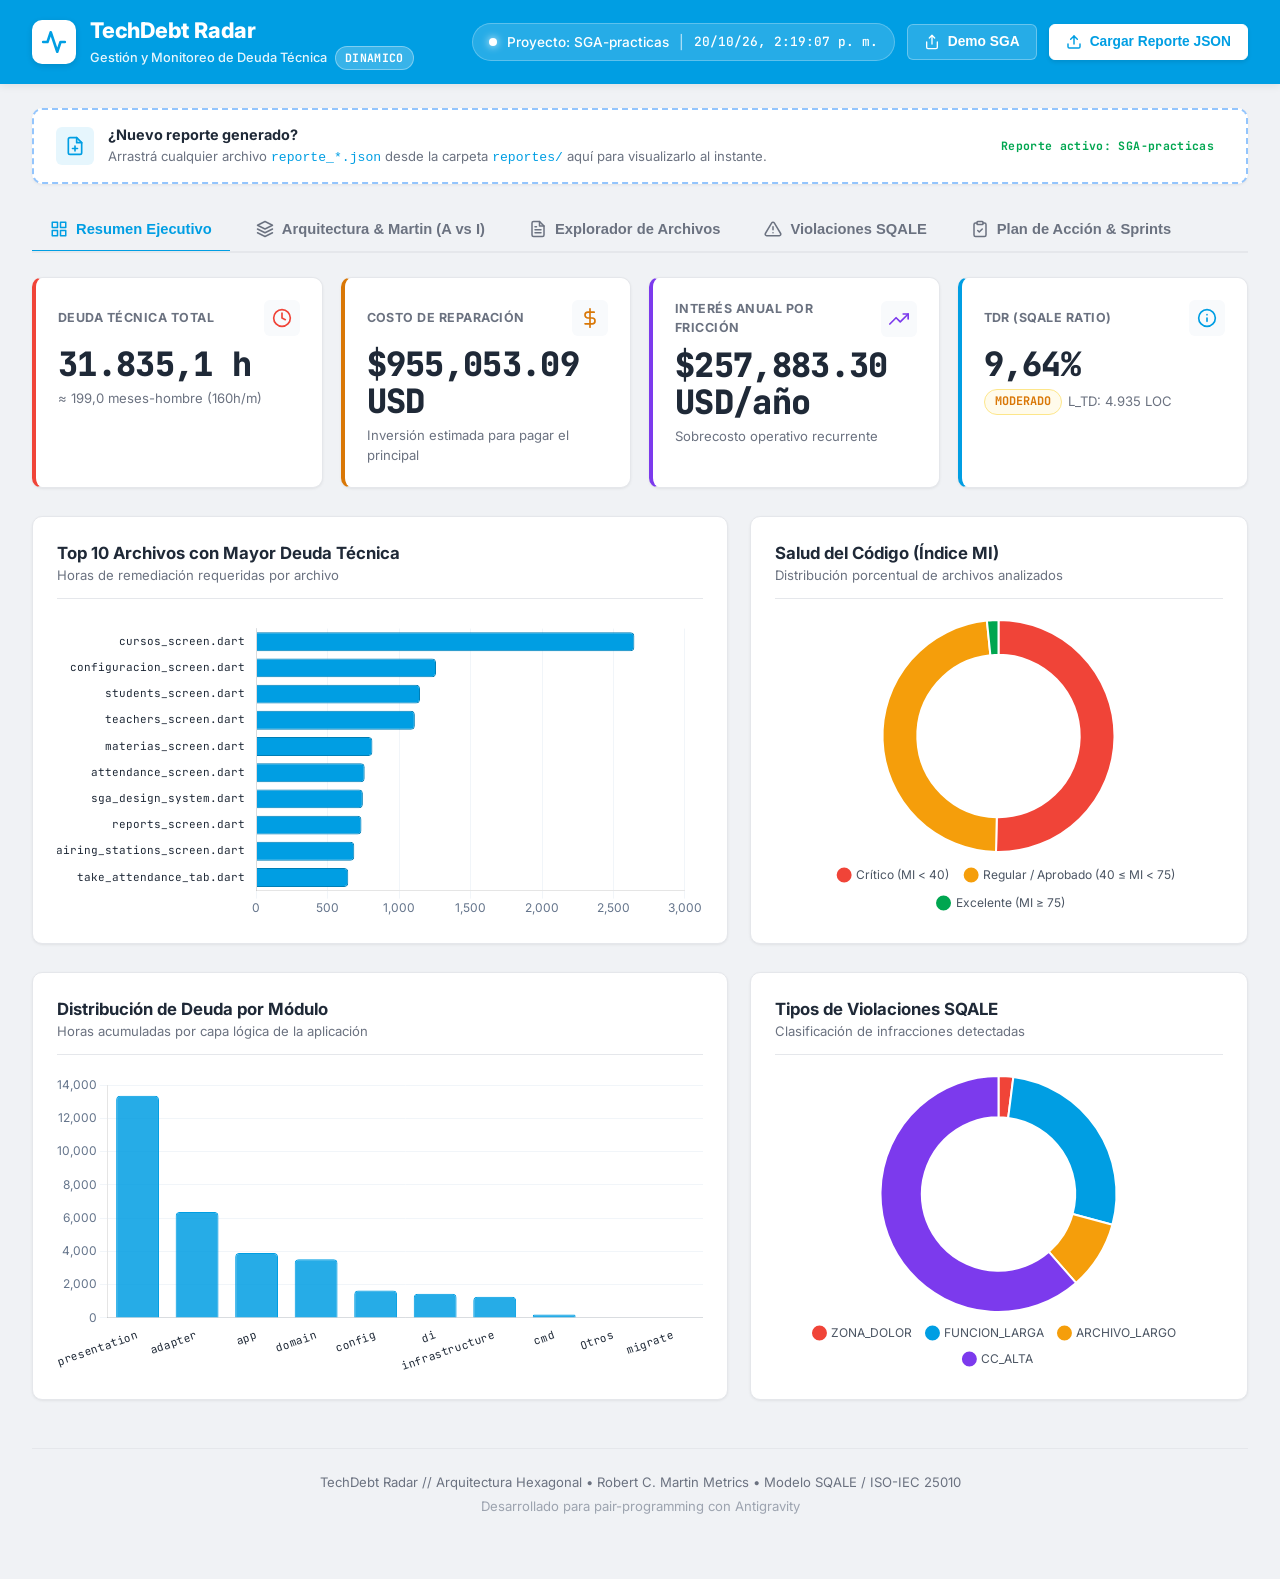
==== commit 3523817c: "cambio despues de lo que dijo pimienta. feat: generate technical debt financial reports and add dyna" ====
--- a/dashboard/index.html
+++ b/dashboard/index.html
@@ -343,7 +343,7 @@
           <div class="filter-btn-group">
             <button class="filter-btn active" data-filter="all">Todos (<span id="count-all">0</span>)</button>
             <button class="filter-btn" data-filter="CRITICO" style="color: var(--color-critical);">Crítico (<span id="count-critico">0</span>)</button>
-            <button class="filter-btn" data-filter="REGULAR" style="color: var(--color-warning);">Regular (<span id="count-regular">0</span>)</button>
+            <button class="filter-btn" data-filter="REGULAR" style="color: var(--color-warning);">Aprobado / Reg. (<span id="count-regular">0</span>)</button>
             <button class="filter-btn" data-filter="EXCELENTE" style="color: var(--color-success);">Excelente (<span id="count-bueno">0</span>)</button>
             <button class="btn btn-secondary" id="btn-export-csv" style="padding: 8px 14px; font-size: 0.8rem;">
               <svg width="14" height="14" viewBox="0 0 24 24" fill="none" stroke="currentColor" stroke-width="2" stroke-linecap="round" stroke-linejoin="round"><path d="M21 15v4a2 2 0 0 1-2 2H5a2 2 0 0 1-2-2v-4"></path><polyline points="7 10 12 15 17 10"></polyline><line x1="12" y1="15" x2="12" y2="3"></line></svg>
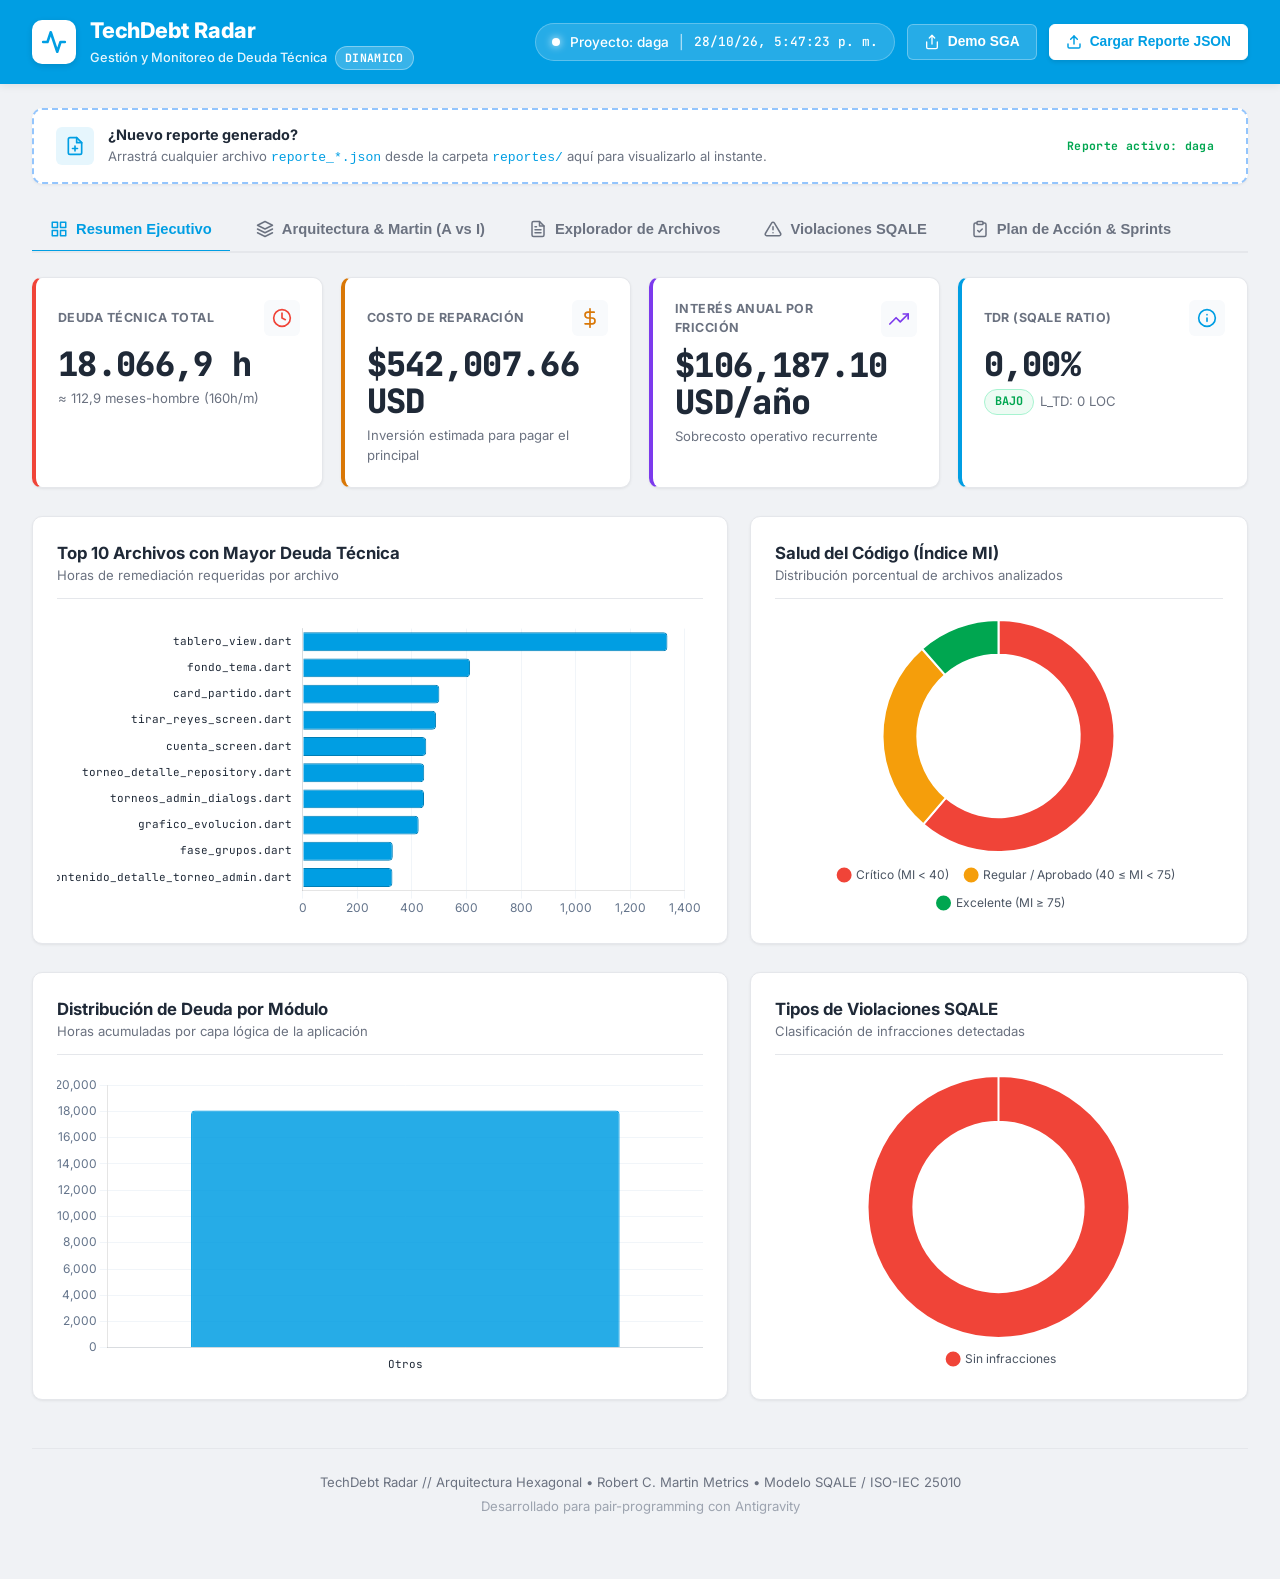
==== commit 7bca5615: "feat: add comprehensive interactive dashboard and sprint planning module" ====
--- a/dashboard/index.html
+++ b/dashboard/index.html
@@ -439,7 +439,7 @@
         <div>
           <h2 style="font-size: 1.25rem; font-weight: 700; color: var(--text-main);">🏗️ Planificador de Sprints y Acciones de Deuda Técnica</h2>
           <p style="color: var(--text-secondary); font-size: 0.9rem; margin-top: 4px;">
-            Genera un plan de trabajo balanceado por capacidad de equipo. Prioriza primero archivos en <strong>Zona de Dolor (D &gt; 0.5)</strong> con <strong>Quick Wins (ROI positivo)</strong> y mayor complejidad ciclomática (CC).
+            Genera un plan de trabajo balanceado por capacidad de equipo. Permite priorizar por <strong>violaciones SQALE (ISO/IEC 25010)</strong>, archivos en <strong>Zona de Dolor (D &gt; 0.5)</strong>, <strong>Quick Wins (ROI positivo)</strong> y mayor complejidad ciclomática (CC).
           </p>
         </div>
       </div>
@@ -515,15 +515,31 @@
             <span class="plan-field-hint">Horizonte de planificación</span>
           </div>
 
-          <div class="plan-form-field" style="grid-column: span 2;">
+          <div class="plan-form-field">
             <label for="plan-strategy">Estrategia de Priorización</label>
             <select id="plan-strategy" class="plan-select">
-              <option value="hybrid_zona_cc_roi" selected>⭐ Híbrida: Zona de Dolor (D &gt; 0.5) + CC Descendente + ROI (Recomendada)</option>
+              <option value="hybrid_zona_cc_roi" selected>⭐ Híbrida: Zona de Dolor + CC + ROI (Recomendada)</option>
+              <option value="sqale_violations_first">🛡️ Violaciones SQALE: Mayor cantidad de infracciones</option>
+              <option value="sqale_remediation_first">⏱️ Remediación SQALE: Mayor tiempo de remediación</option>
+              <option value="sqale_hybrid">⚖️ Híbrida SQALE: Violaciones SQALE + Zona Dolor + CC</option>
               <option value="roi_first">🚀 ROI Primero: Quick Wins de mayor retorno de inversión</option>
               <option value="cc_first">🔥 Complejidad Primero: Mayor CC descendente</option>
               <option value="debt_hours_first">⏳ Mayor Deuda Acumulada primero</option>
             </select>
             <span class="plan-field-hint">Criterio con el que el algoritmo llena cada sprint</span>
+          </div>
+
+          <div class="plan-form-field">
+            <label for="plan-sqale-priority">Priorización / Foco SQALE</label>
+            <select id="plan-sqale-priority" class="plan-select">
+              <option value="none" selected>Ninguno (según estrategia seleccionada)</option>
+              <option value="count">Por Cantidad de Infracciones (Descendente)</option>
+              <option value="remediation">Por Tiempo de Remediación (Horas/Minutos)</option>
+              <option value="arch_first">Priorizar Arquitectónicas (Zona Dolor, Imports Circulares)</option>
+              <option value="code_first">Priorizar Código (CC Alta, Funciones/Archivos Largos)</option>
+              <option value="only_with_violations">Exclusivo: Solo archivos con violaciones SQALE</option>
+            </select>
+            <span class="plan-field-hint">Ponderación o filtro de infracciones ISO/IEC 25010</span>
           </div>
 
           <div class="plan-form-actions" style="grid-column: span 2;">
--- a/dashboard/style.css
+++ b/dashboard/style.css
@@ -1572,6 +1572,45 @@
   border-color: #fde68a;
   color: #b45309;
   font-weight: 700;
+}
+
+.card-metric-pill.highlight-sqale {
+  background: #fdf2f8;
+  border-color: #fbcfe8;
+  color: #be185d;
+  font-weight: 700;
+}
+
+.card-violation-tags {
+  display: flex;
+  flex-wrap: wrap;
+  gap: 4px;
+  margin: 3px 0 1px 0;
+}
+
+.card-violation-tag {
+  font-family: var(--font-mono);
+  font-size: 0.68rem;
+  padding: 1px 6px;
+  border-radius: var(--radius-sm);
+  background: #fdf4ff;
+  border: 1px solid #f0abfc;
+  color: #a21caf;
+  font-weight: 600;
+  display: inline-flex;
+  align-items: center;
+}
+
+.card-violation-tag.violation-critical {
+  background: #fef2f2;
+  border-color: #fecaca;
+  color: #b91c1c;
+}
+
+.card-violation-tag.violation-warning {
+  background: #fffbeb;
+  border-color: #fde68a;
+  color: #b45309;
 }
 
 .kanban-card-action {
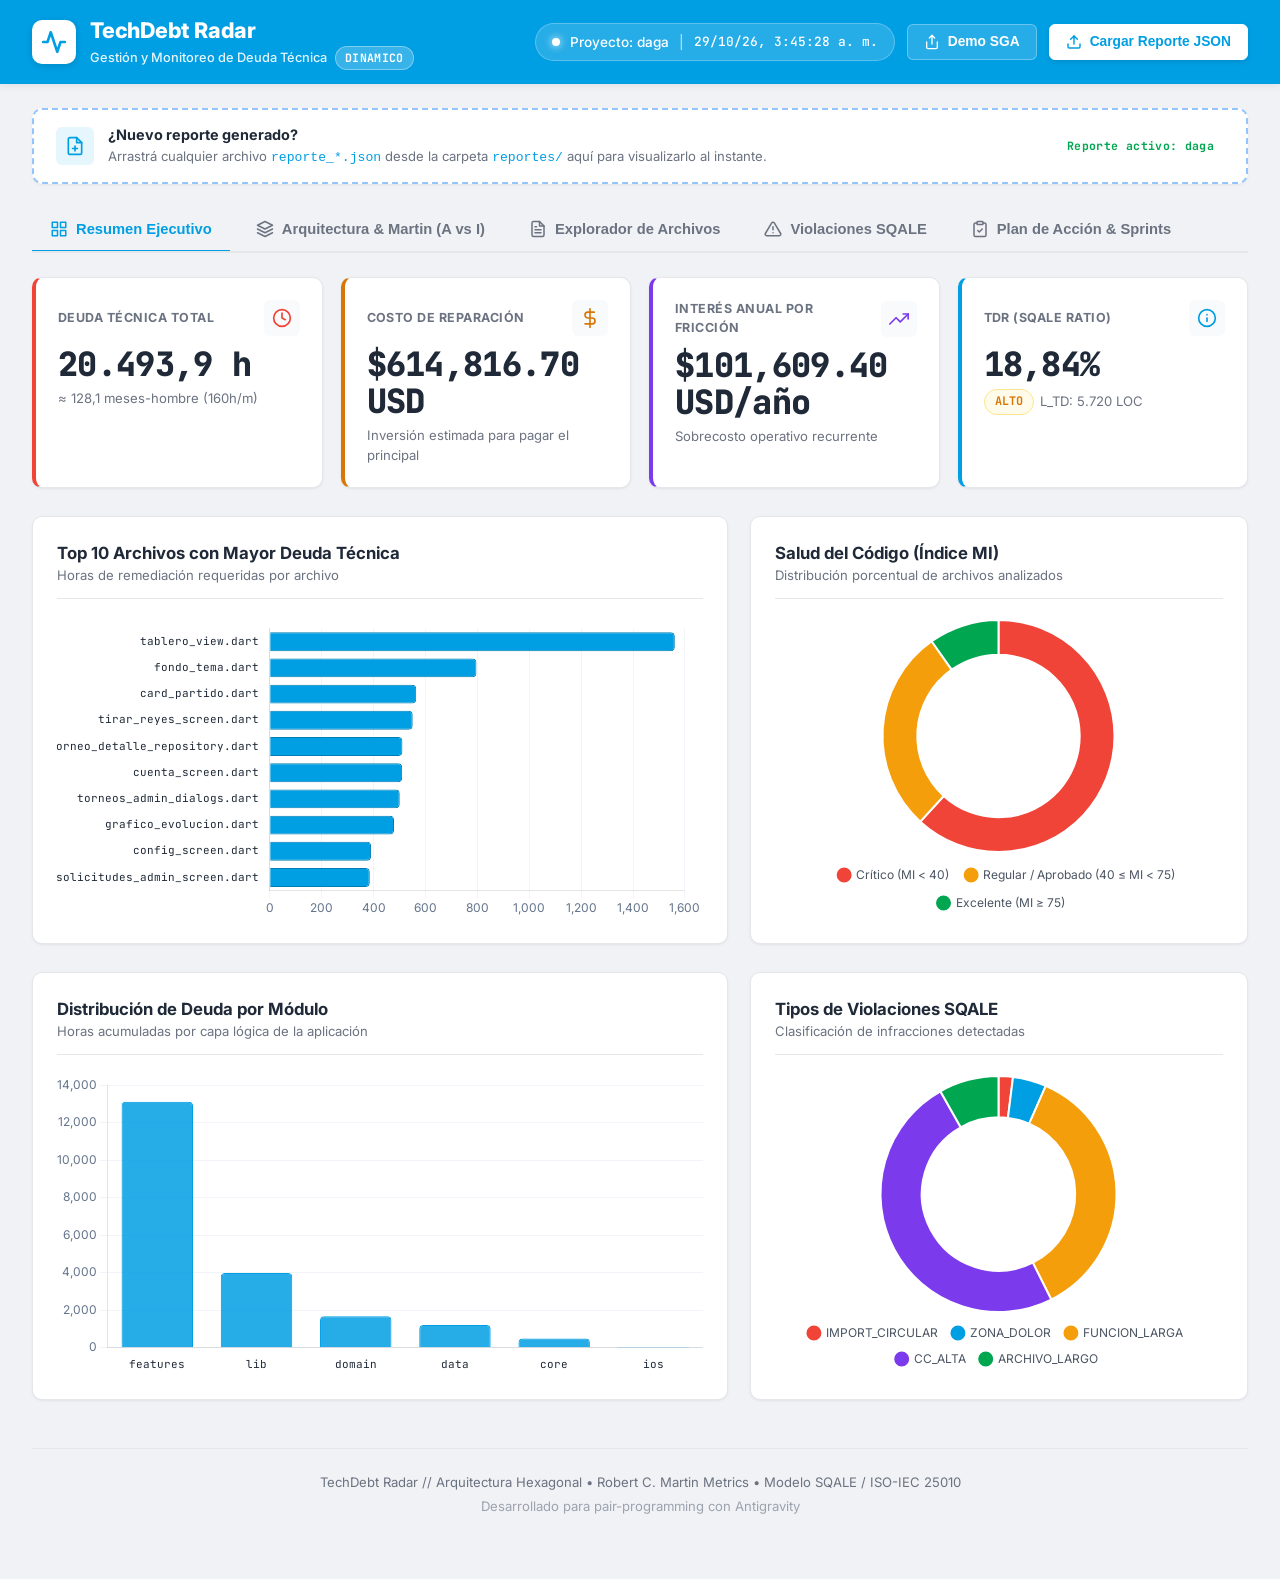
==== commit 3cbef0d1: "feat: add tech-debt radar web dashboard and CLI CSV export option" ====
--- a/dashboard/index.html
+++ b/dashboard/index.html
@@ -746,6 +746,18 @@
             <input type="checkbox" checked id="chk-10" class="checklist-checkbox">
             <label for="chk-10" class="checklist-text"><strong>Ownership respetado</strong> — Modificar solo los archivos asignados</label>
           </div>
+          <div class="checklist-item">
+            <input type="checkbox" checked id="chk-11" class="checklist-checkbox">
+            <label for="chk-11" class="checklist-text"><strong>Duplicación de código ≤ 3%</strong> — Reusabilidad y cero copy-paste</label>
+          </div>
+          <div class="checklist-item">
+            <input type="checkbox" checked id="chk-12" class="checklist-checkbox">
+            <label for="chk-12" class="checklist-text"><strong>Cero vulnerabilidades / secretos expuestos</strong> — Seguridad y confiabilidad SQALE</label>
+          </div>
+          <div class="checklist-item">
+            <input type="checkbox" checked id="chk-13" class="checklist-checkbox">
+            <label for="chk-13" class="checklist-text"><strong>Cero nueva deuda técnica en PR</strong> — Quality Gate "A" en código nuevo</label>
+          </div>
         </div>
       </div>
 
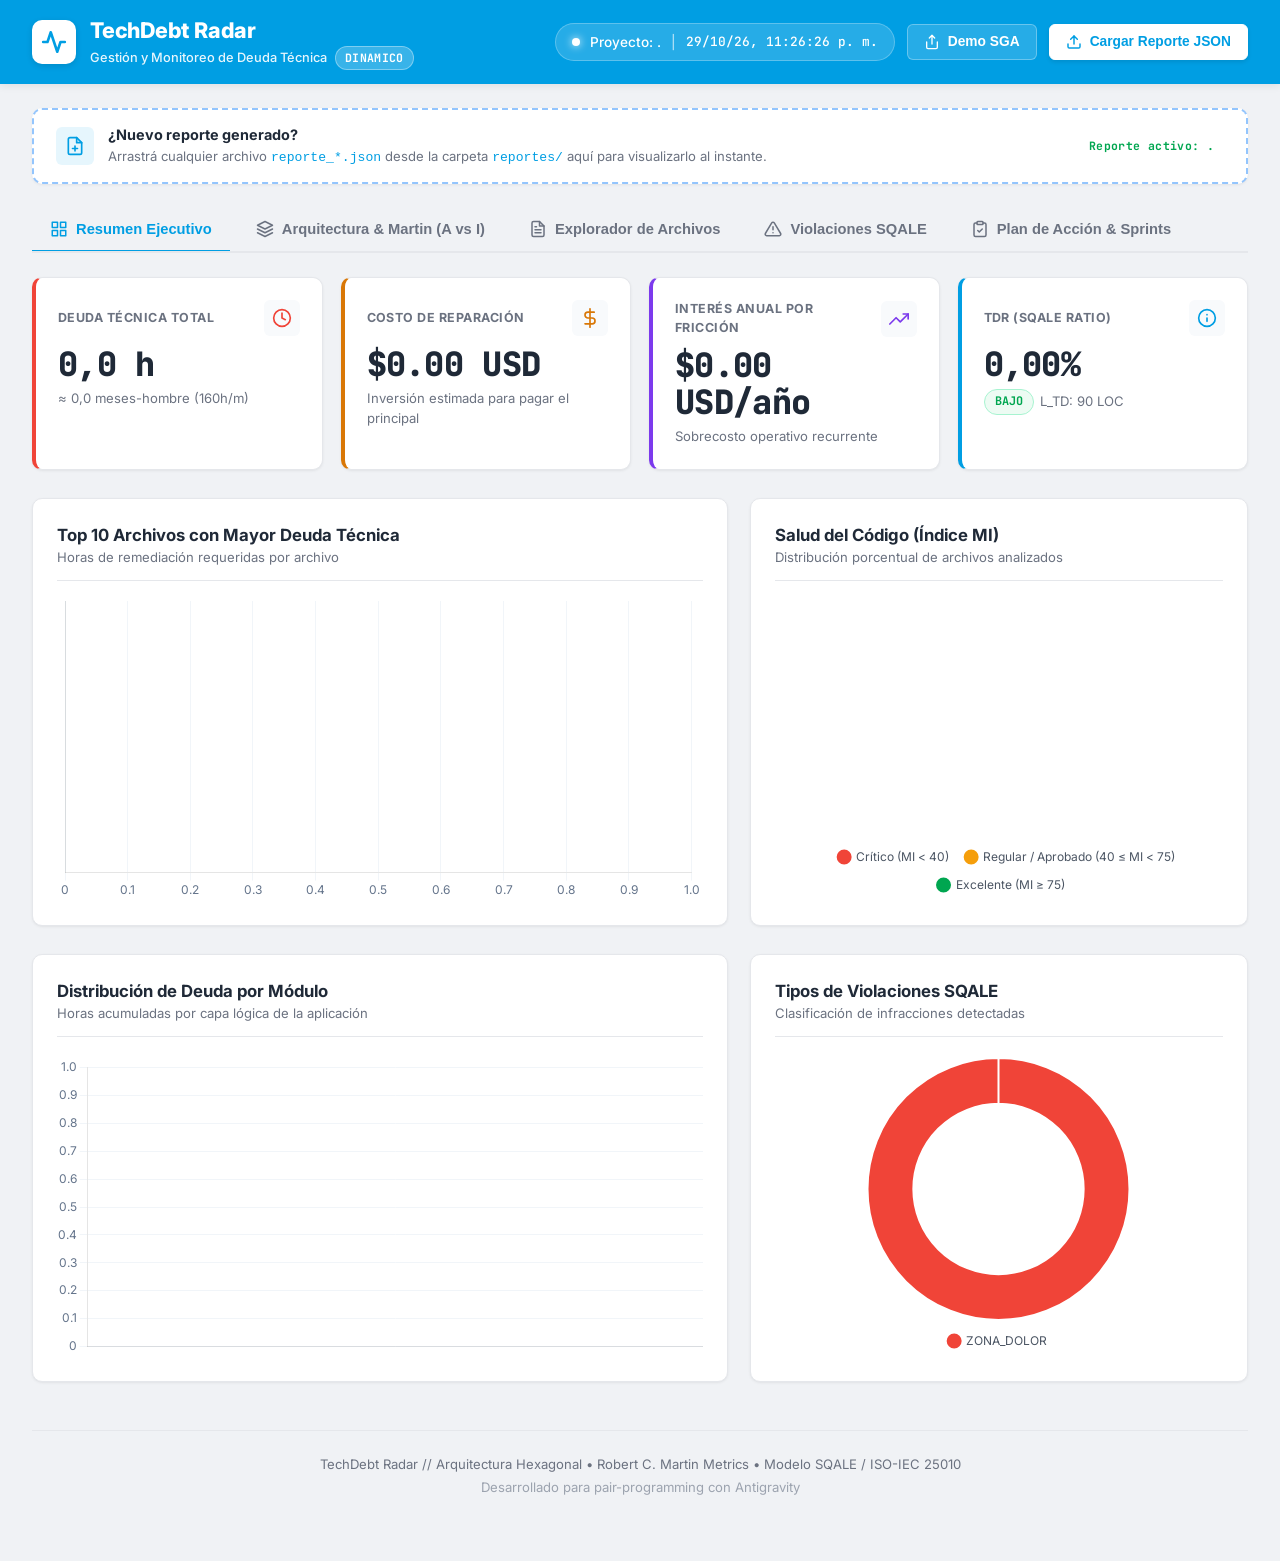
==== commit 83c58ea5: "feat: add tech debt dashboard, LCOV support, and configurable TDR profiles" ====
--- a/dashboard/index.html
+++ b/dashboard/index.html
@@ -444,115 +444,136 @@
         </div>
       </div>
 
+      <!-- Quick collapse/expand controls -->
+      <div class="plan-collapse-all-bar">
+        <button id="btn-plan-expand-all" class="plan-collapse-btn" title="Expandir todas las solapas del plan">
+          <svg width="12" height="12" viewBox="0 0 24 24" fill="none" stroke="currentColor" stroke-width="2.5"><polyline points="7 13 12 18 17 13"></polyline><polyline points="7 6 12 11 17 6"></polyline></svg>
+          Expandir Todo
+        </button>
+        <button id="btn-plan-collapse-all" class="plan-collapse-btn" title="Minimizar todas las solapas del plan">
+          <svg width="12" height="12" viewBox="0 0 24 24" fill="none" stroke="currentColor" stroke-width="2.5"><polyline points="17 11 12 6 7 11"></polyline><polyline points="17 18 12 13 7 18"></polyline></svg>
+          Minimizar Todo
+        </button>
+      </div>
+
       <!-- Config & Capacity Controls Grid -->
-      <div class="plan-config-panel">
-        <div class="plan-config-title">
-          <svg width="18" height="18" viewBox="0 0 24 24" fill="none" stroke="currentColor" stroke-width="2" stroke-linecap="round" stroke-linejoin="round">
-            <path d="M17 21v-2a4 4 0 0 0-4-4H5a4 4 0 0 0-4 4v2"></path>
-            <circle cx="9" cy="7" r="4"></circle>
-            <path d="M23 21v-2a4 4 0 0 0-3-3.87"></path>
-            <path d="M16 3.13a4 4 0 0 1 0 7.75"></path>
-          </svg>
-          <span>Configuración del Equipo y Sprint</span>
-        </div>
-
-        <div class="plan-form-grid">
-          <div class="plan-form-field">
-            <label for="plan-devs-be">Devs Backend (Go)</label>
-            <div class="input-stepper">
-              <input type="number" id="plan-devs-be" min="0" max="50" value="4">
-              <span class="unit-label">devs</span>
-            </div>
-            <span class="plan-field-hint">40h/sem por dev</span>
-          </div>
-
-          <div class="plan-form-field">
-            <label for="plan-devs-fe">Devs Frontend (Flutter)</label>
-            <div class="input-stepper">
-              <input type="number" id="plan-devs-fe" min="0" max="50" value="3">
-              <span class="unit-label">devs</span>
-            </div>
-            <span class="plan-field-hint">40h/sem por dev</span>
-          </div>
-
-          <div class="plan-form-field">
-            <label for="plan-devs-fs">Devs Fullstack (Pool)</label>
-            <div class="input-stepper">
-              <input type="number" id="plan-devs-fs" min="0" max="50" value="0">
-              <span class="unit-label">devs</span>
-            </div>
-            <span class="plan-field-hint">Absorbe BE o FE según demanda</span>
-          </div>
-
-          <div class="plan-form-field">
-            <label for="plan-sprint-weeks">Duración del Sprint</label>
-            <select id="plan-sprint-weeks" class="plan-select">
-              <option value="1">1 Semana (40h/dev)</option>
-              <option value="2">2 Semanas (80h/dev)</option>
-              <option value="3">3 Semanas (120h/dev)</option>
-              <option value="4" selected>4 Semanas (160h/dev)</option>
-            </select>
-            <span class="plan-field-hint">Ritmo de entrega</span>
-          </div>
-
-          <div class="plan-form-field">
-            <label for="plan-dedication-pct">Dedicación a Deuda (%)</label>
-            <div class="input-stepper">
-              <input type="number" id="plan-dedication-pct" min="10" max="100" step="5" value="100">
-              <span class="unit-label">%</span>
-            </div>
-            <span class="plan-field-hint">100% = sprint técnico dedicado</span>
-          </div>
-
-          <div class="plan-form-field">
-            <label for="plan-sprints-count">Proyección de Sprints</label>
-            <select id="plan-sprints-count" class="plan-select">
-              <option value="1">1 Sprint</option>
-              <option value="2" selected>2 Sprints</option>
-              <option value="3">3 Sprints</option>
-              <option value="4">4 Sprints</option>
-            </select>
-            <span class="plan-field-hint">Horizonte de planificación</span>
-          </div>
-
-          <div class="plan-form-field">
-            <label for="plan-strategy">Estrategia de Priorización</label>
-            <select id="plan-strategy" class="plan-select">
-              <option value="hybrid_zona_cc_roi" selected>⭐ Híbrida: Zona de Dolor + CC + ROI (Recomendada)</option>
-              <option value="sqale_violations_first">🛡️ Violaciones SQALE: Mayor cantidad de infracciones</option>
-              <option value="sqale_remediation_first">⏱️ Remediación SQALE: Mayor tiempo de remediación</option>
-              <option value="sqale_hybrid">⚖️ Híbrida SQALE: Violaciones SQALE + Zona Dolor + CC</option>
-              <option value="roi_first">🚀 ROI Primero: Quick Wins de mayor retorno de inversión</option>
-              <option value="cc_first">🔥 Complejidad Primero: Mayor CC descendente</option>
-              <option value="debt_hours_first">⏳ Mayor Deuda Acumulada primero</option>
-            </select>
-            <span class="plan-field-hint">Criterio con el que el algoritmo llena cada sprint</span>
-          </div>
-
-          <div class="plan-form-field">
-            <label for="plan-sqale-priority">Priorización / Foco SQALE</label>
-            <select id="plan-sqale-priority" class="plan-select">
-              <option value="none" selected>Ninguno (según estrategia seleccionada)</option>
-              <option value="count">Por Cantidad de Infracciones (Descendente)</option>
-              <option value="remediation">Por Tiempo de Remediación (Horas/Minutos)</option>
-              <option value="arch_first">Priorizar Arquitectónicas (Zona Dolor, Imports Circulares)</option>
-              <option value="code_first">Priorizar Código (CC Alta, Funciones/Archivos Largos)</option>
-              <option value="only_with_violations">Exclusivo: Solo archivos con violaciones SQALE</option>
-            </select>
-            <span class="plan-field-hint">Ponderación o filtro de infracciones ISO/IEC 25010</span>
-          </div>
-
-          <div class="plan-form-actions" style="grid-column: span 2;">
-            <button id="btn-recalculate-plan" class="btn btn-primary" style="padding: 10px 22px;">
-              <svg viewBox="0 0 24 24" width="16" height="16" fill="none" stroke="currentColor" stroke-width="2.2" stroke-linecap="round" stroke-linejoin="round">
-                <polyline points="23 4 23 10 17 10"></polyline>
-                <path d="M20.49 15a9 9 0 1 1-2.12-9.36L23 10"></path>
-              </svg>
-              Recalcular Sprints
-            </button>
-            <button id="btn-reset-plan-defaults" class="btn btn-secondary" style="padding: 10px 18px;">
-              Restablecer Valores
-            </button>
+      <div class="plan-config-panel collapsible-card" id="section-plan-config">
+        <div class="plan-config-title collapsible-header" data-toggle="section-plan-config">
+          <div style="display: flex; align-items: center; gap: 8px;">
+            <svg width="18" height="18" viewBox="0 0 24 24" fill="none" stroke="currentColor" stroke-width="2" stroke-linecap="round" stroke-linejoin="round">
+              <path d="M17 21v-2a4 4 0 0 0-4-4H5a4 4 0 0 0-4 4v2"></path>
+              <circle cx="9" cy="7" r="4"></circle>
+              <path d="M23 21v-2a4 4 0 0 0-3-3.87"></path>
+              <path d="M16 3.13a4 4 0 0 1 0 7.75"></path>
+            </svg>
+            <span>Configuración del Equipo y Sprint</span>
+          </div>
+          <span class="collapse-indicator">
+            <span class="collapse-label">Minimizar</span>
+            <svg class="collapse-chevron" viewBox="0 0 24 24" fill="none" stroke="currentColor" stroke-width="2.5" stroke-linecap="round" stroke-linejoin="round"><polyline points="6 9 12 15 18 9"></polyline></svg>
+          </span>
+        </div>
+
+        <div class="collapsible-body">
+          <div class="plan-form-grid">
+            <div class="plan-form-field">
+              <label for="plan-devs-be">Devs Backend (Go)</label>
+              <div class="input-stepper">
+                <input type="number" id="plan-devs-be" min="0" max="50" value="4">
+                <span class="unit-label">devs</span>
+              </div>
+              <span class="plan-field-hint">40h/sem por dev</span>
+            </div>
+
+            <div class="plan-form-field">
+              <label for="plan-devs-fe">Devs Frontend (Flutter)</label>
+              <div class="input-stepper">
+                <input type="number" id="plan-devs-fe" min="0" max="50" value="3">
+                <span class="unit-label">devs</span>
+              </div>
+              <span class="plan-field-hint">40h/sem por dev</span>
+            </div>
+
+            <div class="plan-form-field">
+              <label for="plan-devs-fs">Devs Fullstack (Pool)</label>
+              <div class="input-stepper">
+                <input type="number" id="plan-devs-fs" min="0" max="50" value="0">
+                <span class="unit-label">devs</span>
+              </div>
+              <span class="plan-field-hint">Absorbe BE o FE según demanda</span>
+            </div>
+
+            <div class="plan-form-field">
+              <label for="plan-sprint-weeks">Duración del Sprint</label>
+              <select id="plan-sprint-weeks" class="plan-select">
+                <option value="1">1 Semana (40h/dev)</option>
+                <option value="2">2 Semanas (80h/dev)</option>
+                <option value="3">3 Semanas (120h/dev)</option>
+                <option value="4" selected>4 Semanas (160h/dev)</option>
+              </select>
+              <span class="plan-field-hint">Ritmo de entrega</span>
+            </div>
+
+            <div class="plan-form-field">
+              <label for="plan-dedication-pct">Dedicación a Deuda (%)</label>
+              <div class="input-stepper">
+                <input type="number" id="plan-dedication-pct" min="10" max="100" step="5" value="100">
+                <span class="unit-label">%</span>
+              </div>
+              <span class="plan-field-hint">100% = sprint técnico dedicado</span>
+            </div>
+
+            <div class="plan-form-field">
+              <label for="plan-sprints-count">Proyección de Sprints</label>
+              <select id="plan-sprints-count" class="plan-select">
+                <option value="1">1 Sprint</option>
+                <option value="2" selected>2 Sprints</option>
+                <option value="3">3 Sprints</option>
+                <option value="4">4 Sprints</option>
+              </select>
+              <span class="plan-field-hint">Horizonte de planificación</span>
+            </div>
+
+            <div class="plan-form-field">
+              <label for="plan-strategy">Estrategia de Priorización</label>
+              <select id="plan-strategy" class="plan-select">
+                <option value="high_risk_first">🔥 Alto Riesgo Primero: Cobertura &lt; 50% &amp; MI &lt; 60 (Máxima Urgencia)</option>
+                <option value="hybrid_zona_cc_roi" selected>⭐ Híbrida: Alto Riesgo + Zona de Dolor + CC + ROI (Recomendada)</option>
+                <option value="sqale_violations_first">🛡️ Violaciones SQALE: Mayor cantidad de infracciones</option>
+                <option value="sqale_remediation_first">⏱️ Remediación SQALE: Mayor tiempo de remediación</option>
+                <option value="sqale_hybrid">⚖️ Híbrida SQALE: Violaciones SQALE + Zona Dolor + CC</option>
+                <option value="roi_first">🚀 ROI Primero: Quick Wins de mayor retorno de inversión</option>
+                <option value="cc_first">🎯 Complejidad Primero: Mayor CC descendente</option>
+                <option value="debt_hours_first">⏳ Mayor Deuda Acumulada primero</option>
+              </select>
+              <span class="plan-field-hint">Criterio con el que el algoritmo llena cada sprint</span>
+            </div>
+
+            <div class="plan-form-field">
+              <label for="plan-sqale-priority">Priorización / Foco SQALE</label>
+              <select id="plan-sqale-priority" class="plan-select">
+                <option value="none" selected>Ninguno (según estrategia seleccionada)</option>
+                <option value="count">Por Cantidad de Infracciones (Descendente)</option>
+                <option value="remediation">Por Tiempo de Remediación (Horas/Minutos)</option>
+                <option value="arch_first">Priorizar Arquitectónicas (Zona Dolor, Imports Circulares)</option>
+                <option value="code_first">Priorizar Código (CC Alta, Funciones/Archivos Largos)</option>
+                <option value="only_with_violations">Exclusivo: Solo archivos con violaciones SQALE</option>
+              </select>
+              <span class="plan-field-hint">Ponderación o filtro de infracciones ISO/IEC 25010</span>
+            </div>
+
+            <div class="plan-form-actions" style="grid-column: span 2;">
+              <button id="btn-recalculate-plan" class="btn btn-primary" style="padding: 10px 22px;">
+                <svg viewBox="0 0 24 24" width="16" height="16" fill="none" stroke="currentColor" stroke-width="2.2" stroke-linecap="round" stroke-linejoin="round">
+                  <polyline points="23 4 23 10 17 10"></polyline>
+                  <path d="M20.49 15a9 9 0 1 1-2.12-9.36L23 10"></path>
+                </svg>
+                Recalcular Sprints
+              </button>
+              <button id="btn-reset-plan-defaults" class="btn btn-secondary" style="padding: 10px 18px;">
+                Restablecer Valores
+              </button>
+            </div>
           </div>
         </div>
       </div>
@@ -659,8 +680,8 @@
       </div>
 
       <!-- Forbidden Monoliths Alert Box (Calculated dynamically) -->
-      <div class="forbidden-files-box" id="forbidden-files-box" style="display: none;">
-        <div class="forbidden-header">
+      <div class="forbidden-files-box collapsible-card" id="forbidden-files-box" style="display: none;">
+        <div class="forbidden-header collapsible-header" data-toggle="forbidden-files-box">
           <div class="forbidden-title">
             <span class="forbidden-icon">🛑</span>
             <div>
@@ -668,32 +689,40 @@
               <p>Quedan estrictamente vetados por requerir rediseño completo de arquitectura. NO deben tocarse en sprints de refactorización incremental:</p>
             </div>
           </div>
-          <span class="forbidden-count-badge" id="forbidden-count-badge">0 archivos vetados</span>
-        </div>
-        <div class="forbidden-table-wrap">
-          <table class="forbidden-table" id="forbidden-table">
-            <thead>
-              <tr>
-                <th>#</th>
-                <th>Archivo</th>
-                <th>Rol</th>
-                <th>LOC</th>
-                <th>CC</th>
-                <th>MI</th>
-                <th>Deuda (h)</th>
-                <th>Motivo del Veto</th>
-              </tr>
-            </thead>
-            <tbody id="forbidden-tbody">
-              <!-- Rendered dynamically -->
-            </tbody>
-          </table>
+          <div style="display: flex; align-items: center; gap: 10px;">
+            <span class="forbidden-count-badge" id="forbidden-count-badge">0 archivos vetados</span>
+            <span class="collapse-indicator">
+              <span class="collapse-label">Minimizar</span>
+              <svg class="collapse-chevron" viewBox="0 0 24 24" fill="none" stroke="currentColor" stroke-width="2.5" stroke-linecap="round" stroke-linejoin="round"><polyline points="6 9 12 15 18 9"></polyline></svg>
+            </span>
+          </div>
+        </div>
+        <div class="collapsible-body">
+          <div class="forbidden-table-wrap">
+            <table class="forbidden-table" id="forbidden-table">
+              <thead>
+                <tr>
+                  <th>#</th>
+                  <th>Archivo</th>
+                  <th>Rol</th>
+                  <th>LOC</th>
+                  <th>CC</th>
+                  <th>MI</th>
+                  <th>Deuda (h)</th>
+                  <th>Motivo del Veto</th>
+                </tr>
+              </thead>
+              <tbody id="forbidden-tbody">
+                <!-- Rendered dynamically -->
+              </tbody>
+            </table>
+          </div>
         </div>
       </div>
 
       <!-- PR / Code Review Quality Checklist (Viernes) -->
-      <div class="checklist-panel" id="checklist-panel">
-        <div class="checklist-header">
+      <div class="checklist-panel collapsible-card" id="checklist-panel">
+        <div class="checklist-header collapsible-header" data-toggle="checklist-panel">
           <div class="checklist-title">
             <span class="checklist-icon">📋</span>
             <div>
@@ -701,69 +730,98 @@
               <p>Métricas y directivas obligatorias que el desarrollador o agente de SGA debe validar al abrir cada Pull Request:</p>
             </div>
           </div>
-          <button id="btn-copy-checklist" class="btn btn-secondary" style="padding: 6px 14px; font-size: 0.8rem;">
-            📋 Copiar Checklist para PR
-          </button>
-        </div>
-        <div class="checklist-grid">
-          <div class="checklist-item">
-            <input type="checkbox" checked id="chk-1" class="checklist-checkbox">
-            <label for="chk-1" class="checklist-text"><strong>CC ≤ 4 (Dart) / ≤ 7 (Go)</strong> — Ramas acotadas y baja complejidad</label>
-          </div>
-          <div class="checklist-item">
-            <input type="checkbox" checked id="chk-2" class="checklist-checkbox">
-            <label for="chk-2" class="checklist-text"><strong>Maintainability Index ≥ 60%</strong> — Código limpio y mantenible</label>
-          </div>
-          <div class="checklist-item">
-            <input type="checkbox" checked id="chk-3" class="checklist-checkbox">
-            <label for="chk-3" class="checklist-text"><strong>TDR ≤ 6%</strong> — Technical Debt Ratio moderado/óptimo</label>
-          </div>
-          <div class="checklist-item">
-            <input type="checkbox" checked id="chk-4" class="checklist-checkbox">
-            <label for="chk-4" class="checklist-text"><strong>Máx 3 niveles de if</strong> — Anidamiento plano sin pirámides</label>
-          </div>
-          <div class="checklist-item">
-            <input type="checkbox" checked id="chk-5" class="checklist-checkbox">
-            <label for="chk-5" class="checklist-text"><strong>Pattern matching / sealed classes en estado</strong> — Modelado robusto en Flutter</label>
-          </div>
-          <div class="checklist-item">
-            <input type="checkbox" checked id="chk-6" class="checklist-checkbox">
-            <label for="chk-6" class="checklist-text"><strong>DIT ≤ 2 (Dart) y CBO ≤ 6</strong> — Herencia plana y bajo acoplamiento</label>
-          </div>
-          <div class="checklist-item">
-            <input type="checkbox" checked id="chk-7" class="checklist-checkbox">
-            <label for="chk-7" class="checklist-text"><strong>Parseo seguro de nulos en BD</strong> — Tipos seguros y scan estricto en Go</label>
-          </div>
-          <div class="checklist-item">
-            <input type="checkbox" checked id="chk-8" class="checklist-checkbox">
-            <label for="chk-8" class="checklist-text"><strong>Cero imports / variables / código muerto</strong> — Higiene de código estricta</label>
-          </div>
-          <div class="checklist-item">
-            <input type="checkbox" checked id="chk-9" class="checklist-checkbox">
-            <label for="chk-9" class="checklist-text"><strong>Al menos 1 test unitario/contrato nuevo pasando</strong> — Cero regresiones</label>
-          </div>
-          <div class="checklist-item">
-            <input type="checkbox" checked id="chk-10" class="checklist-checkbox">
-            <label for="chk-10" class="checklist-text"><strong>Ownership respetado</strong> — Modificar solo los archivos asignados</label>
-          </div>
-          <div class="checklist-item">
-            <input type="checkbox" checked id="chk-11" class="checklist-checkbox">
-            <label for="chk-11" class="checklist-text"><strong>Duplicación de código ≤ 3%</strong> — Reusabilidad y cero copy-paste</label>
-          </div>
-          <div class="checklist-item">
-            <input type="checkbox" checked id="chk-12" class="checklist-checkbox">
-            <label for="chk-12" class="checklist-text"><strong>Cero vulnerabilidades / secretos expuestos</strong> — Seguridad y confiabilidad SQALE</label>
-          </div>
-          <div class="checklist-item">
-            <input type="checkbox" checked id="chk-13" class="checklist-checkbox">
-            <label for="chk-13" class="checklist-text"><strong>Cero nueva deuda técnica en PR</strong> — Quality Gate "A" en código nuevo</label>
+          <div style="display: flex; align-items: center; gap: 10px;">
+            <button id="btn-copy-checklist" class="btn btn-secondary" style="padding: 6px 14px; font-size: 0.8rem;" onclick="event.stopPropagation();">
+              📋 Copiar Checklist para PR
+            </button>
+            <span class="collapse-indicator">
+              <span class="collapse-label">Minimizar</span>
+              <svg class="collapse-chevron" viewBox="0 0 24 24" fill="none" stroke="currentColor" stroke-width="2.5" stroke-linecap="round" stroke-linejoin="round"><polyline points="6 9 12 15 18 9"></polyline></svg>
+            </span>
+          </div>
+        </div>
+        <div class="collapsible-body">
+          <div class="checklist-grid">
+            <div class="checklist-item">
+              <input type="checkbox" checked id="chk-1" class="checklist-checkbox">
+              <label for="chk-1" class="checklist-text"><strong>CC ≤ 4 (Dart) / ≤ 7 (Go)</strong> — Ramas acotadas y baja complejidad</label>
+            </div>
+            <div class="checklist-item">
+              <input type="checkbox" checked id="chk-2" class="checklist-checkbox">
+              <label for="chk-2" class="checklist-text"><strong>Maintainability Index ≥ 60%</strong> — Código limpio y mantenible</label>
+            </div>
+            <div class="checklist-item">
+              <input type="checkbox" checked id="chk-3" class="checklist-checkbox">
+              <label for="chk-3" class="checklist-text"><strong>TDR ≤ 6%</strong> — Technical Debt Ratio moderado/óptimo</label>
+            </div>
+            <div class="checklist-item">
+              <input type="checkbox" checked id="chk-4" class="checklist-checkbox">
+              <label for="chk-4" class="checklist-text"><strong>Máx 3 niveles de if</strong> — Anidamiento plano sin pirámides</label>
+            </div>
+            <div class="checklist-item">
+              <input type="checkbox" checked id="chk-5" class="checklist-checkbox">
+              <label for="chk-5" class="checklist-text"><strong>Pattern matching / sealed classes en estado</strong> — Modelado robusto en Flutter</label>
+            </div>
+            <div class="checklist-item">
+              <input type="checkbox" checked id="chk-6" class="checklist-checkbox">
+              <label for="chk-6" class="checklist-text"><strong>DIT ≤ 2 (Dart) y CBO ≤ 6</strong> — Herencia plana y bajo acoplamiento</label>
+            </div>
+            <div class="checklist-item">
+              <input type="checkbox" checked id="chk-7" class="checklist-checkbox">
+              <label for="chk-7" class="checklist-text"><strong>Parseo seguro de nulos en BD</strong> — Tipos seguros y scan estricto en Go</label>
+            </div>
+            <div class="checklist-item">
+              <input type="checkbox" checked id="chk-8" class="checklist-checkbox">
+              <label for="chk-8" class="checklist-text"><strong>Cero imports / variables / código muerto</strong> — Higiene de código estricta</label>
+            </div>
+            <div class="checklist-item">
+              <input type="checkbox" checked id="chk-9" class="checklist-checkbox">
+              <label for="chk-9" class="checklist-text"><strong>Al menos 1 test unitario/contrato nuevo pasando</strong> — Cero regresiones</label>
+            </div>
+            <div class="checklist-item">
+              <input type="checkbox" checked id="chk-10" class="checklist-checkbox">
+              <label for="chk-10" class="checklist-text"><strong>Ownership respetado</strong> — Modificar solo los archivos asignados</label>
+            </div>
+            <div class="checklist-item">
+              <input type="checkbox" checked id="chk-11" class="checklist-checkbox">
+              <label for="chk-11" class="checklist-text"><strong>Duplicación de código ≤ 3%</strong> — Reusabilidad y cero copy-paste</label>
+            </div>
+            <div class="checklist-item">
+              <input type="checkbox" checked id="chk-12" class="checklist-checkbox">
+              <label for="chk-12" class="checklist-text"><strong>Cero vulnerabilidades / secretos expuestos</strong> — Seguridad y confiabilidad SQALE</label>
+            </div>
+            <div class="checklist-item">
+              <input type="checkbox" checked id="chk-13" class="checklist-checkbox">
+              <label for="chk-13" class="checklist-text"><strong>Cero nueva deuda técnica en PR</strong> — Quality Gate "A" en código nuevo</label>
+            </div>
           </div>
         </div>
       </div>
 
       <!-- Interactive Sprint Kanban Board -->
-      <div class="kanban-board-container" id="kanban-board-container">
-        <!-- Rendered dynamically via app.js -->
+      <div class="collapsible-card" id="section-kanban-board">
+        <div class="panel-header-box collapsible-header" data-toggle="section-kanban-board" style="margin-bottom: 16px;">
+          <div style="display: flex; align-items: center; gap: 10px;">
+            <svg width="20" height="20" viewBox="0 0 24 24" fill="none" stroke="currentColor" stroke-width="2" stroke-linecap="round" stroke-linejoin="round">
+              <rect x="3" y="3" width="18" height="18" rx="2" ry="2"></rect>
+              <line x1="9" y1="3" x2="9" y2="21"></line>
+              <line x1="15" y1="3" x2="15" y2="21"></line>
+            </svg>
+            <div>
+              <h3 style="font-size: 1.05rem; font-weight: 700; color: var(--text-main); margin: 0;">Tablero Kanban de Sprints y Backlog</h3>
+              <p style="color: var(--text-secondary); font-size: 0.82rem; margin-top: 2px; margin-bottom: 0;">Arrastra y suelta tareas entre Sprints y Backlog para ajustar la carga en tiempo real.</p>
+            </div>
+          </div>
+          <span class="collapse-indicator">
+            <span class="collapse-label">Minimizar</span>
+            <svg class="collapse-chevron" viewBox="0 0 24 24" fill="none" stroke="currentColor" stroke-width="2.5" stroke-linecap="round" stroke-linejoin="round"><polyline points="6 9 12 15 18 9"></polyline></svg>
+          </span>
+        </div>
+        <div class="collapsible-body">
+          <div class="kanban-board-container" id="kanban-board-container">
+            <!-- Rendered dynamically via app.js -->
+          </div>
+        </div>
       </div>
     </section>
 
--- a/dashboard/style.css
+++ b/dashboard/style.css
@@ -963,6 +963,97 @@
 /* ==========================================================================
    Tab 5: Plan de Acción & Sprints (Kanban & Capacity)
    ========================================================================== */
+
+/* Collapsible Sections in Tab 5 (Plan de Acción) & general panels */
+.collapsible-card {
+  transition: all var(--transition-fast);
+}
+
+.collapsible-header {
+  cursor: pointer;
+  user-select: none;
+  display: flex;
+  justify-content: space-between;
+  align-items: center;
+  transition: background var(--transition-fast), opacity var(--transition-fast);
+}
+
+.collapsible-header:hover {
+  opacity: 0.9;
+}
+
+.collapse-indicator {
+  display: inline-flex;
+  align-items: center;
+  justify-content: center;
+  gap: 6px;
+  font-size: 0.78rem;
+  font-weight: 600;
+  color: var(--text-muted);
+  background: var(--bg-secondary);
+  border: 1px solid var(--border-subtle);
+  border-radius: var(--radius-pill);
+  padding: 4px 10px;
+  cursor: pointer;
+  transition: all var(--transition-fast);
+}
+
+.collapsible-header:hover .collapse-indicator {
+  color: var(--text-main);
+  border-color: var(--border-strong);
+  background: var(--bg-card);
+}
+
+.collapse-chevron {
+  width: 14px;
+  height: 14px;
+  transition: transform 0.25s cubic-bezier(0.4, 0, 0.2, 1);
+}
+
+.is-collapsed .collapse-chevron {
+  transform: rotate(-90deg);
+}
+
+.collapsible-body {
+  transition: max-height 0.3s ease, opacity 0.25s ease;
+  overflow: visible;
+}
+
+.is-collapsed .collapsible-body {
+  display: none !important;
+}
+
+.is-collapsed {
+  padding-bottom: 14px !important;
+}
+
+.plan-collapse-all-bar {
+  display: flex;
+  justify-content: flex-end;
+  gap: 8px;
+  margin-bottom: 12px;
+}
+
+.plan-collapse-btn {
+  background: var(--bg-card);
+  border: 1px solid var(--border-subtle);
+  border-radius: var(--radius-sm);
+  padding: 4px 10px;
+  font-size: 0.75rem;
+  font-weight: 600;
+  color: var(--text-secondary);
+  cursor: pointer;
+  display: inline-flex;
+  align-items: center;
+  gap: 5px;
+  transition: all var(--transition-fast);
+}
+
+.plan-collapse-btn:hover {
+  background: var(--bg-secondary);
+  color: var(--text-main);
+  border-color: var(--border-strong);
+}
 
 .panel-header-box {
   background: var(--bg-card);
